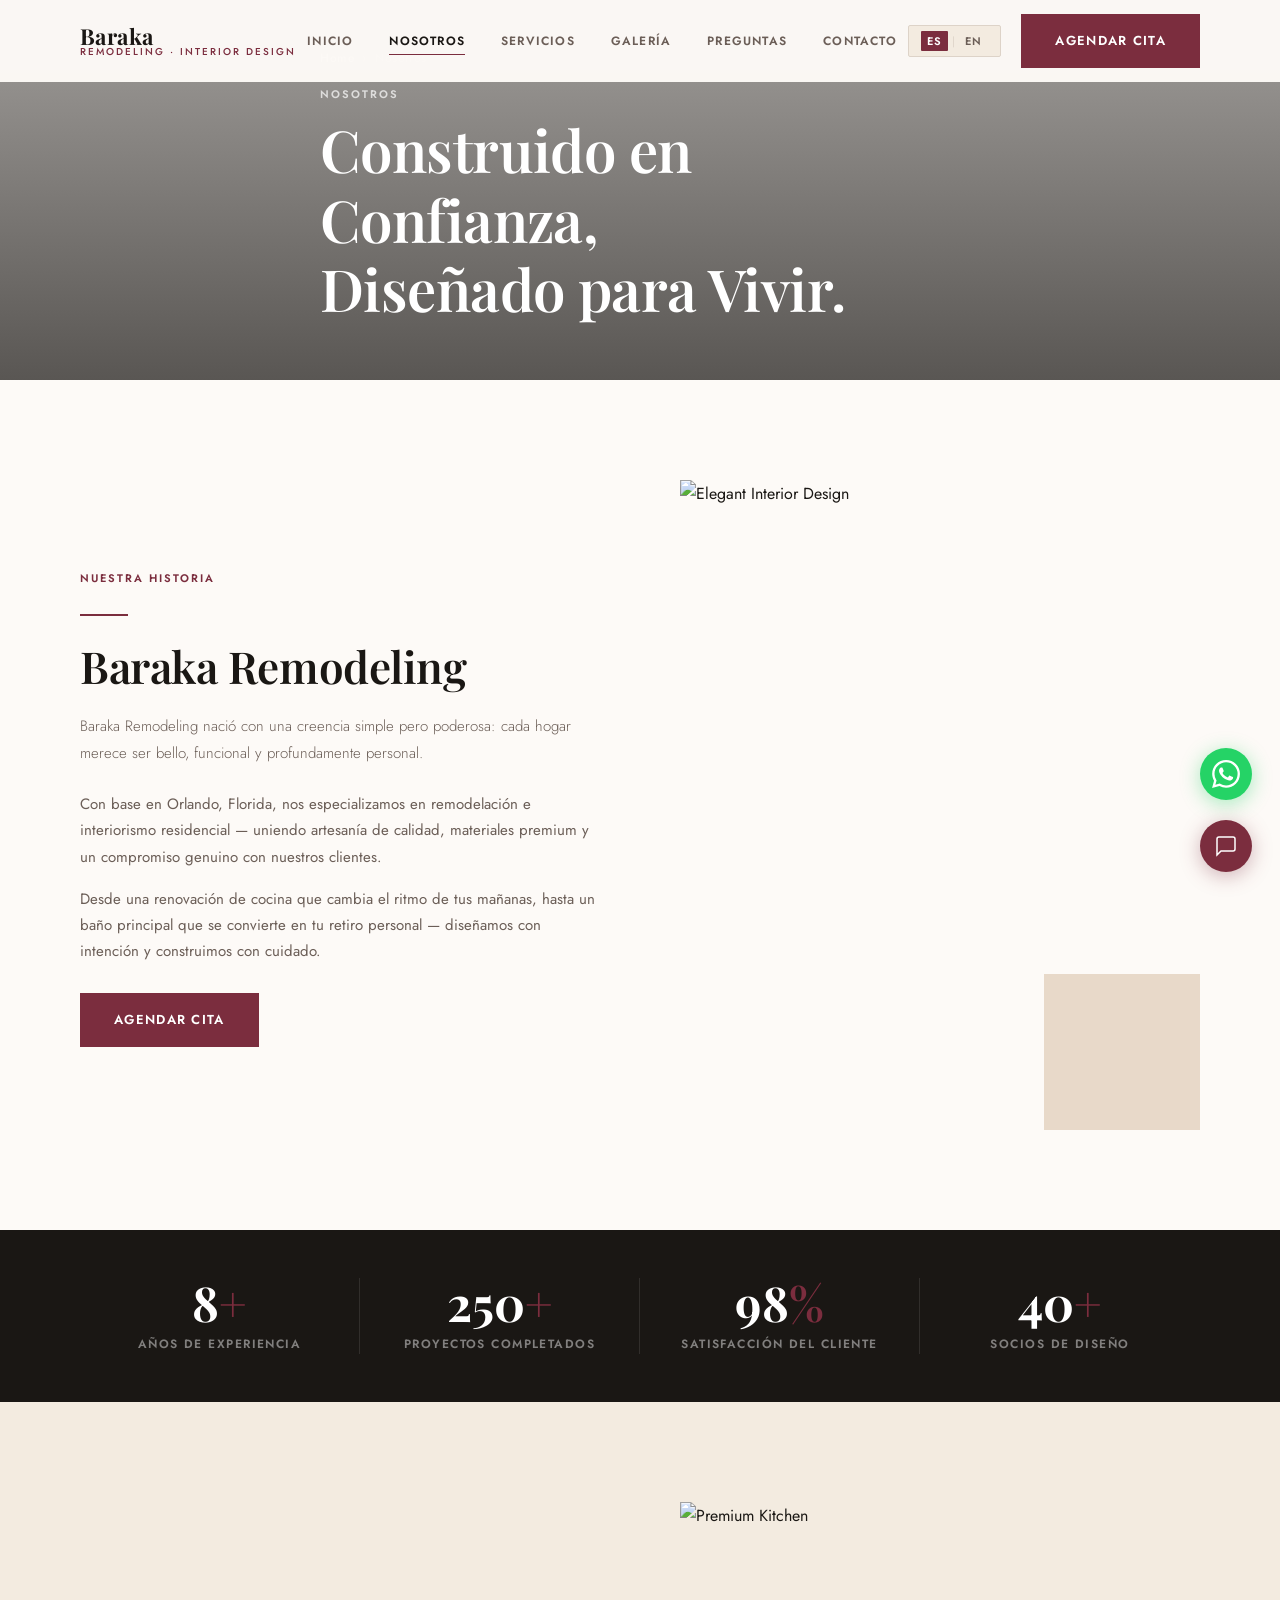
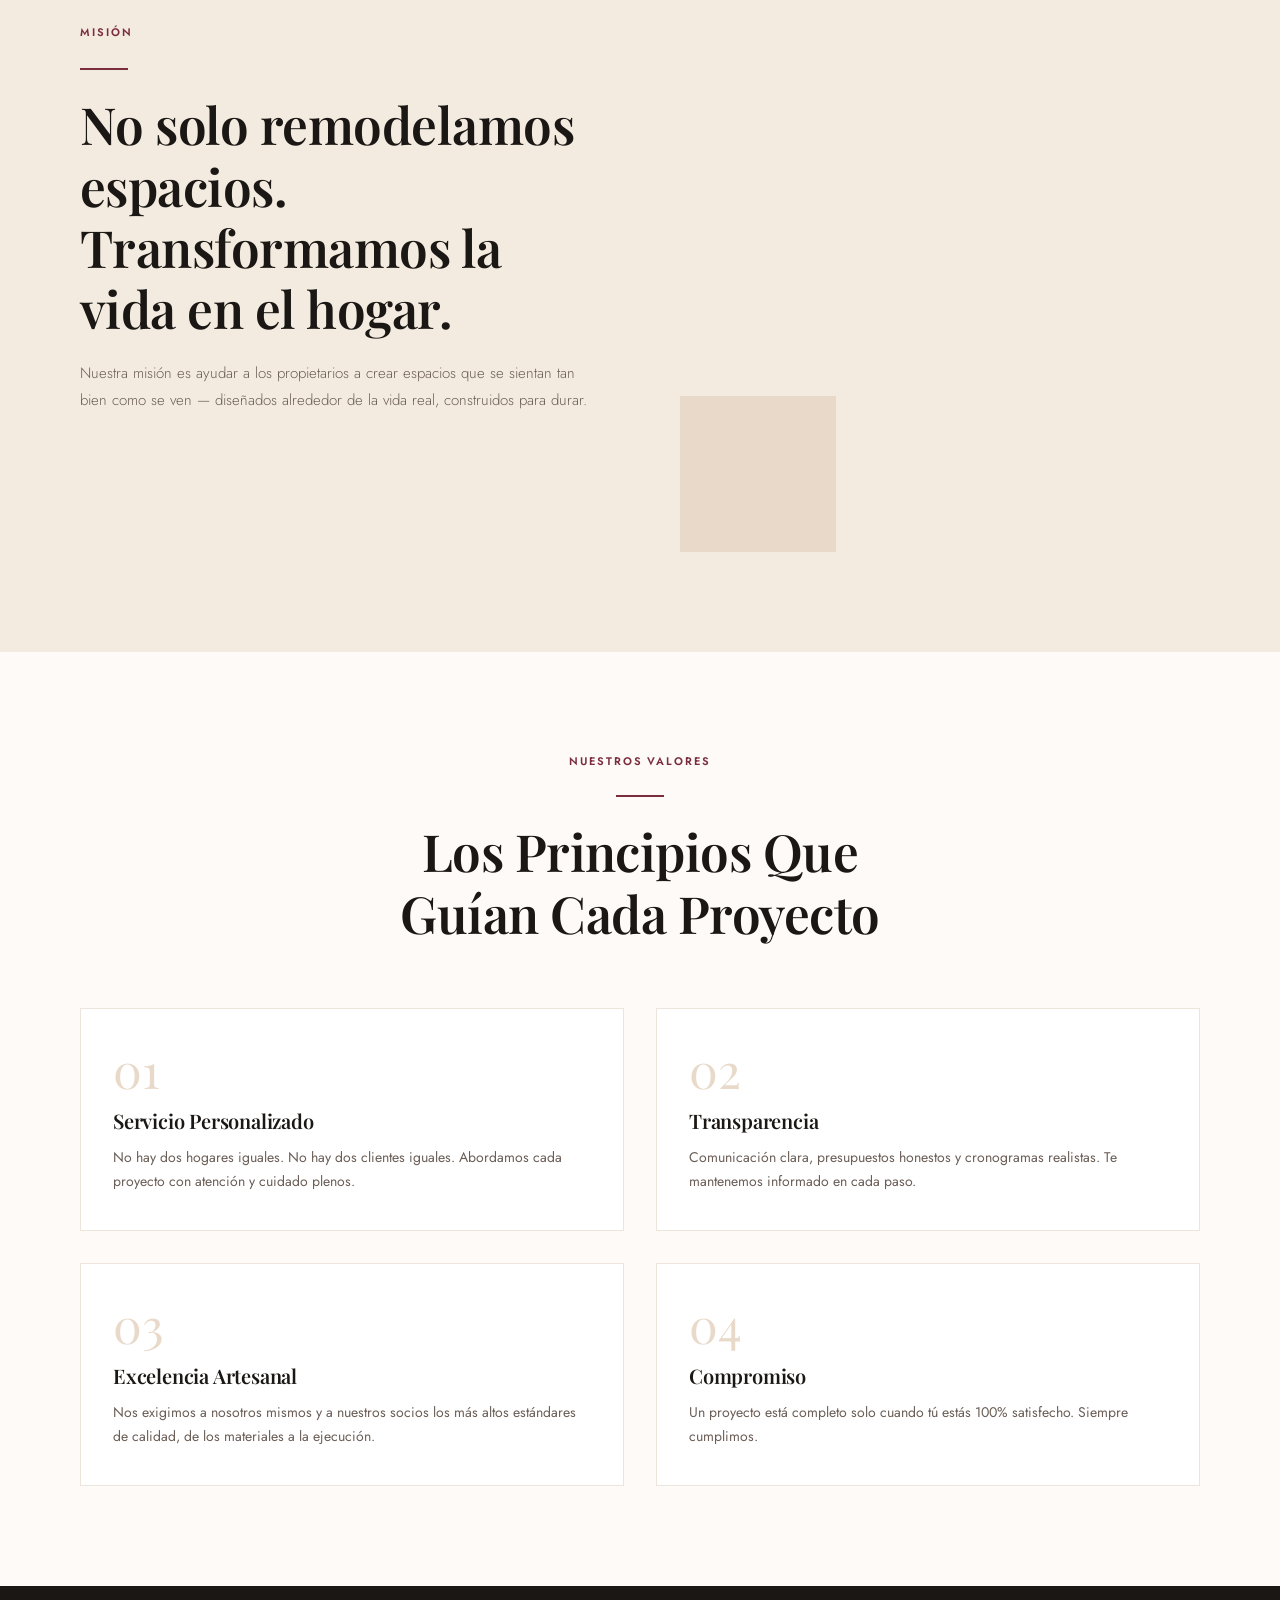
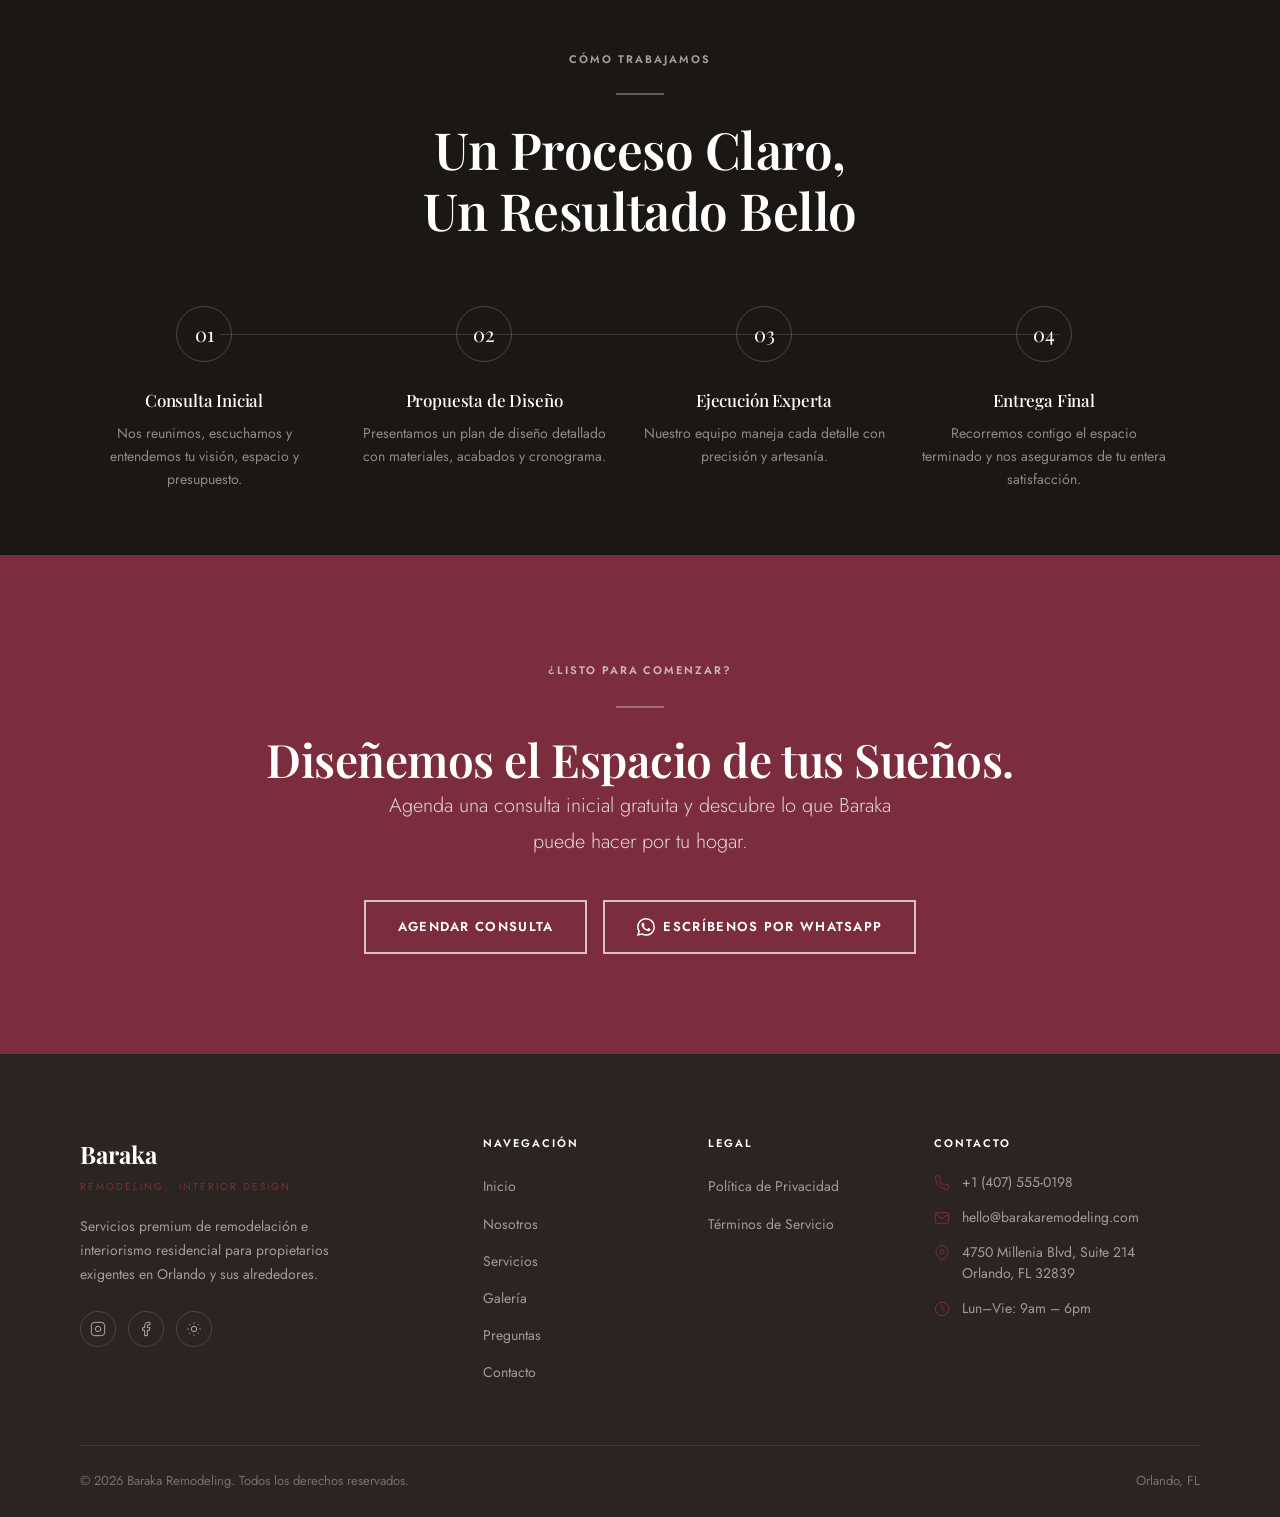
==== about.html @ dc4f1416 "full demo" ====
<!DOCTYPE html>
<html lang="es">
<head>
  <meta charset="UTF-8">
  <meta name="viewport" content="width=device-width, initial-scale=1.0">
  <meta name="description" content="Nosotros — Baraka Remodeling. Conoce nuestra historia, filosofía y el equipo detrás de cada proyecto.">
  <title>Nosotros | Baraka Remodeling · Orlando, FL</title>
  <link rel="preconnect" href="https://fonts.googleapis.com">
  <link rel="preconnect" href="https://fonts.gstatic.com" crossorigin>
  <link rel="stylesheet" href="css/style.css">
</head>
<body>

<!-- NAVBAR -->
<nav class="navbar dark-nav">
  <div class="nav-inner">
    <a href="index.html" class="nav-logo">
      <span class="logo-main">Baraka</span>
      <span class="logo-sub">Remodeling · Interior Design</span>
    </a>
    <div class="nav-links">
      <a href="index.html"    class="nav-link" data-i18n="nav.home">Inicio</a>
      <a href="about.html"    class="nav-link active" data-i18n="nav.about">Nosotros</a>
      <a href="services.html" class="nav-link" data-i18n="nav.services">Servicios</a>
      <a href="gallery.html"  class="nav-link" data-i18n="nav.gallery">Galería</a>
      <a href="faq.html"      class="nav-link" data-i18n="nav.faq">Preguntas</a>
      <a href="contact.html"  class="nav-link" data-i18n="nav.contact">Contacto</a>
    </div>
    <div class="nav-right">
      <div class="lang-toggle">
        <button class="lang-btn" data-lang="es">ES</button>
        <span class="lang-sep">|</span>
        <button class="lang-btn" data-lang="en">EN</button>
      </div>
      <a href="contact.html" class="btn btn-primary nav-cta" data-i18n="nav.book">Agendar Cita</a>
    </div>
    <button class="hamburger" aria-label="Menu">
      <span></span><span></span><span></span>
    </button>
  </div>
</nav>

<div class="mobile-nav">
  <a href="index.html"    class="nav-link" data-i18n="nav.home">Inicio</a>
  <a href="about.html"    class="nav-link" data-i18n="nav.about">Nosotros</a>
  <a href="services.html" class="nav-link" data-i18n="nav.services">Servicios</a>
  <a href="gallery.html"  class="nav-link" data-i18n="nav.gallery">Galería</a>
  <a href="faq.html"      class="nav-link" data-i18n="nav.faq">Preguntas</a>
  <a href="contact.html"  class="nav-link" data-i18n="nav.contact">Contacto</a>
  <div class="mobile-lang">
    <button class="lang-btn" data-lang="es">ES</button>
    <button class="lang-btn" data-lang="en">EN</button>
  </div>
  <a href="contact.html" class="btn btn-primary" data-i18n="nav.book">Agendar Cita</a>
</div>

<!-- PAGE HERO -->
<div class="page-hero">
  <div class="page-hero-bg" style="background-image: url('https://images.unsplash.com/photo-1586023492125-27b2c045efd7?w=1600&q=80&auto=format&fit=crop');"></div>
  <div class="page-hero-overlay"></div>
  <div class="page-hero-content container">
    <nav class="breadcrumb">
      <a href="index.html">Home</a>
      <span>›</span>
      <span data-i18n="nav.about">Nosotros</span>
    </nav>
    <span class="label" data-i18n="about.hero.label">Nosotros</span>
    <h1 data-i18n="about.h1">Construido en Confianza,<br>Diseñado para Vivir.</h1>
  </div>
</div>

<!-- INTRO SPLIT -->
<section style="background: var(--cream);">
  <div class="container">
    <div class="split-grid">
      <div class="split-text fade-up">
        <span class="label" data-i18n="about.label">Nuestra Historia</span>
        <span class="divider divider-left"></span>
        <h2 style="font-size: clamp(28px, 3.5vw, 44px);">Baraka Remodeling</h2>
        <p class="lead" data-i18n="about.p1">Baraka Remodeling nació con una creencia simple pero poderosa: cada hogar merece ser bello, funcional y profundamente personal.</p>
        <p data-i18n="about.p2">Con base en Orlando, Florida, nos especializamos en remodelación e interiorismo residencial — uniendo artesanía de calidad, materiales premium y un compromiso genuino con nuestros clientes.</p>
        <p data-i18n="about.p3">Desde una renovación de cocina que cambia el ritmo de tus mañanas, hasta un baño principal que se convierte en tu retiro personal — diseñamos con intención y construimos con cuidado.</p>
        <a href="contact.html" class="btn btn-primary" style="margin-top: 12px;" data-i18n="nav.book">Agendar Cita</a>
      </div>
      <div class="split-img fade-up fade-up-delay-2">
        <img src="https://images.unsplash.com/photo-1600210492493-0946911123ea?w=900&q=80&auto=format&fit=crop" alt="Elegant Interior Design" loading="lazy">
        <div class="split-img-accent"></div>
      </div>
    </div>
  </div>
</section>

<!-- STATS -->
<div class="stats-bar">
  <div class="container">
    <div class="stats-grid">
      <div class="stat-item fade-up">
        <div class="stat-num">8<span style="color:var(--wine)">+</span></div>
        <div class="stat-label" data-i18n="stats.1.label">Años de Experiencia</div>
      </div>
      <div class="stat-item fade-up fade-up-delay-1">
        <div class="stat-num">250<span style="color:var(--wine)">+</span></div>
        <div class="stat-label" data-i18n="stats.2.label">Proyectos Completados</div>
      </div>
      <div class="stat-item fade-up fade-up-delay-2">
        <div class="stat-num">98<span style="color:var(--wine)">%</span></div>
        <div class="stat-label" data-i18n="stats.3.label">Satisfacción del Cliente</div>
      </div>
      <div class="stat-item fade-up fade-up-delay-3">
        <div class="stat-num">40<span style="color:var(--wine)">+</span></div>
        <div class="stat-label" data-i18n="stats.4.label">Socios de Diseño</div>
      </div>
    </div>
  </div>
</div>

<!-- MISSION SPLIT -->
<section class="split-section bg-beige">
  <div class="container">
    <div class="split-grid reverse">
      <div class="split-img fade-up fade-up-delay-2">
        <img src="https://images.unsplash.com/photo-1631679706909-1844bbd07221?w=900&q=80&auto=format&fit=crop" alt="Premium Kitchen" loading="lazy">
        <div class="split-img-accent" style="right:auto; left:-24px; bottom:-24px;"></div>
      </div>
      <div class="split-text fade-up">
        <span class="label" data-i18n="about.mission.label">Misión</span>
        <span class="divider divider-left"></span>
        <h2 data-i18n="about.mission.h2">No solo remodelamos espacios.<br>Transformamos la vida en el hogar.</h2>
        <p class="lead" data-i18n="about.mission.lead">Nuestra misión es ayudar a los propietarios a crear espacios que se sientan tan bien como se ven — diseñados alrededor de la vida real, construidos para durar.</p>
      </div>
    </div>
  </div>
</section>

<!-- VALUES -->
<section style="background: var(--cream);">
  <div class="container">
    <div class="section-header fade-up">
      <span class="label" data-i18n="about.values.label">Nuestros Valores</span>
      <span class="divider"></span>
      <h2 data-i18n="about.values.h2">Los Principios Que<br>Guían Cada Proyecto</h2>
    </div>
    <div class="values-grid">
      <div class="value-item fade-up">
        <div class="value-num">01</div>
        <h3 data-i18n="about.v1.title">Servicio Personalizado</h3>
        <p data-i18n="about.v1.text">No hay dos hogares iguales. No hay dos clientes iguales. Abordamos cada proyecto con atención y cuidado plenos.</p>
      </div>
      <div class="value-item fade-up fade-up-delay-2">
        <div class="value-num">02</div>
        <h3 data-i18n="about.v2.title">Transparencia</h3>
        <p data-i18n="about.v2.text">Comunicación clara, presupuestos honestos y cronogramas realistas. Te mantenemos informado en cada paso.</p>
      </div>
      <div class="value-item fade-up">
        <div class="value-num">03</div>
        <h3 data-i18n="about.v3.title">Excelencia Artesanal</h3>
        <p data-i18n="about.v3.text">Nos exigimos a nosotros mismos y a nuestros socios los más altos estándares de calidad, de los materiales a la ejecución.</p>
      </div>
      <div class="value-item fade-up fade-up-delay-2">
        <div class="value-num">04</div>
        <h3 data-i18n="about.v4.title">Compromiso</h3>
        <p data-i18n="about.v4.text">Un proyecto está completo solo cuando tú estás 100% satisfecho. Siempre cumplimos.</p>
      </div>
    </div>
  </div>
</section>

<!-- PROCESS (abbreviated) -->
<section class="process-section section-sm">
  <div class="container">
    <div class="section-header fade-up">
      <span class="label" data-i18n="process.label">Cómo Trabajamos</span>
      <span class="divider"></span>
      <h2 data-i18n="process.h2">Un Proceso Claro,<br>Un Resultado Bello</h2>
    </div>
    <div class="process-grid">
      <div class="process-step fade-up">
        <div class="process-num">01</div>
        <h4 data-i18n="process.1.title">Consulta Inicial</h4>
        <p data-i18n="process.1.text">Nos reunimos, escuchamos y entendemos tu visión, espacio y presupuesto.</p>
      </div>
      <div class="process-step fade-up fade-up-delay-1">
        <div class="process-num">02</div>
        <h4 data-i18n="process.2.title">Propuesta de Diseño</h4>
        <p data-i18n="process.2.text">Presentamos un plan de diseño detallado con materiales, acabados y cronograma.</p>
      </div>
      <div class="process-step fade-up fade-up-delay-2">
        <div class="process-num">03</div>
        <h4 data-i18n="process.3.title">Ejecución Experta</h4>
        <p data-i18n="process.3.text">Nuestro equipo maneja cada detalle con precisión y artesanía.</p>
      </div>
      <div class="process-step fade-up fade-up-delay-3">
        <div class="process-num">04</div>
        <h4 data-i18n="process.4.title">Entrega Final</h4>
        <p data-i18n="process.4.text">Recorremos contigo el espacio terminado y nos aseguramos de tu entera satisfacción.</p>
      </div>
    </div>
  </div>
</section>

<!-- CTA -->
<section class="cta-section">
  <div class="container">
    <div class="fade-up" style="text-align: center;">
      <span class="label" data-i18n="cta.label">¿Listo para Comenzar?</span>
      <span class="divider"></span>
      <h2 data-i18n="cta.h2">Diseñemos el Espacio de tus Sueños.</h2>
      <p class="lead" data-i18n="cta.lead">Agenda una consulta inicial gratuita y descubre lo que Baraka puede hacer por tu hogar.</p>
      <div class="cta-btns">
        <a href="contact.html" class="btn btn-outline-light" data-i18n="cta.btn1">Agendar Consulta</a>
        <a href="https://wa.me/14075550198" target="_blank" rel="noopener" class="btn btn-outline-light">
          <svg width="18" height="18" viewBox="0 0 24 24" fill="currentColor"><path d="M17.472 14.382c-.297-.149-1.758-.867-2.03-.967-.273-.099-.471-.148-.67.15-.197.297-.767.966-.94 1.164-.173.199-.347.223-.644.075-.297-.15-1.255-.463-2.39-1.475-.883-.788-1.48-1.761-1.653-2.059-.173-.297-.018-.458.13-.606.134-.133.298-.347.446-.52.149-.174.198-.298.298-.497.099-.198.05-.371-.025-.52-.075-.149-.669-1.612-.916-2.207-.242-.579-.487-.5-.669-.51-.173-.008-.371-.01-.57-.01-.198 0-.52.074-.792.372-.272.297-1.04 1.016-1.04 2.479 0 1.462 1.065 2.875 1.213 3.074.149.198 2.096 3.2 5.077 4.487.709.306 1.262.489 1.694.625.712.227 1.36.195 1.871.118.571-.085 1.758-.719 2.006-1.413.248-.694.248-1.289.173-1.413-.074-.124-.272-.198-.57-.347m-5.421 7.403h-.004a9.87 9.87 0 01-5.031-1.378l-.361-.214-3.741.982.998-3.648-.235-.374a9.86 9.86 0 01-1.51-5.26c.001-5.45 4.436-9.884 9.888-9.884 2.64 0 5.122 1.03 6.988 2.898a9.825 9.825 0 012.893 6.994c-.003 5.45-4.437 9.884-9.885 9.884m8.413-18.297A11.815 11.815 0 0012.05 0C5.495 0 .16 5.335.157 11.892c0 2.096.547 4.142 1.588 5.945L.057 24l6.305-1.654a11.882 11.882 0 005.683 1.448h.005c6.554 0 11.89-5.335 11.893-11.893a11.821 11.821 0 00-3.48-8.413z"/></svg>
          <span data-i18n="cta.btn2">Escríbenos por WhatsApp</span>
        </a>
      </div>
    </div>
  </div>
</section>

<!-- FOOTER -->
<footer>
  <div class="container">
    <div class="footer-grid">
      <div class="footer-brand">
        <span class="logo-main">Baraka</span>
        <span class="logo-sub">Remodeling · Interior Design</span>
        <p data-i18n="footer.desc">Servicios premium de remodelación e interiorismo residencial para propietarios exigentes en Orlando y sus alrededores.</p>
        <div class="footer-social">
          <a href="#" aria-label="Instagram"><svg viewBox="0 0 24 24" fill="none" stroke="currentColor" stroke-width="1.5"><rect x="2" y="2" width="20" height="20" rx="5" ry="5"/><path d="M16 11.37A4 4 0 1 1 12.63 8 4 4 0 0 1 16 11.37z"/><line x1="17.5" y1="6.5" x2="17.51" y2="6.5"/></svg></a>
          <a href="#" aria-label="Facebook"><svg viewBox="0 0 24 24" fill="none" stroke="currentColor" stroke-width="1.5"><path d="M18 2h-3a5 5 0 0 0-5 5v3H7v4h3v8h4v-8h3l1-4h-4V7a1 1 0 0 1 1-1h3z"/></svg></a>
          <a href="#" aria-label="Pinterest"><svg viewBox="0 0 24 24" fill="none" stroke="currentColor" stroke-width="1.5"><path d="M8 12a4 4 0 1 0 8 0 4 4 0 0 0-8 0"/><path d="M12 2v2M12 20v2M4.93 4.93l1.41 1.41M17.66 17.66l1.41 1.41M2 12h2M20 12h2M4.93 19.07l1.41-1.41M17.66 6.34l1.41-1.41"/></svg></a>
        </div>
      </div>
      <div class="footer-col">
        <h5 data-i18n="footer.links">Navegación</h5>
        <ul>
          <li><a href="index.html"    data-i18n="nav.home">Inicio</a></li>
          <li><a href="about.html"    data-i18n="nav.about">Nosotros</a></li>
          <li><a href="services.html" data-i18n="nav.services">Servicios</a></li>
          <li><a href="gallery.html"  data-i18n="nav.gallery">Galería</a></li>
          <li><a href="faq.html"      data-i18n="nav.faq">Preguntas</a></li>
          <li><a href="contact.html"  data-i18n="nav.contact">Contacto</a></li>
        </ul>
      </div>
      <div class="footer-col">
        <h5 data-i18n="footer.legal">Legal</h5>
        <ul>
          <li><a href="#" data-i18n="footer.privacy">Política de Privacidad</a></li>
          <li><a href="#" data-i18n="footer.terms">Términos de Servicio</a></li>
        </ul>
      </div>
      <div class="footer-col">
        <h5 data-i18n="footer.contact">Contacto</h5>
        <div class="footer-contact-item"><svg viewBox="0 0 24 24" fill="none" stroke="currentColor" stroke-width="1.5"><path d="M22 16.92v3a2 2 0 0 1-2.18 2 19.79 19.79 0 0 1-8.63-3.07A19.5 19.5 0 0 1 4.69 12a19.79 19.79 0 0 1-3.07-8.67A2 2 0 0 1 3.6 1.24h3a2 2 0 0 1 2 1.72c.127.96.361 1.903.7 2.81a2 2 0 0 1-.45 2.11L7.91 8.84a16 16 0 0 0 6.29 6.29l.96-.96a2 2 0 0 1 2.11-.45c.907.339 1.85.573 2.81.7A2 2 0 0 1 22 16.92z"/></svg><span data-i18n="footer.phone">+1 (407) 555-0198</span></div>
        <div class="footer-contact-item"><svg viewBox="0 0 24 24" fill="none" stroke="currentColor" stroke-width="1.5"><path d="M4 4h16c1.1 0 2 .9 2 2v12c0 1.1-.9 2-2 2H4c-1.1 0-2-.9-2-2V6c0-1.1.9-2 2-2z"/><polyline points="22,6 12,13 2,6"/></svg><span data-i18n="footer.email">hello@barakaremodeling.com</span></div>
        <div class="footer-contact-item"><svg viewBox="0 0 24 24" fill="none" stroke="currentColor" stroke-width="1.5"><path d="M21 10c0 7-9 13-9 13s-9-6-9-13a9 9 0 0 1 18 0z"/><circle cx="12" cy="10" r="3"/></svg><span data-i18n="footer.address">4750 Millenia Blvd, Suite 214<br>Orlando, FL 32839</span></div>
        <div class="footer-contact-item"><svg viewBox="0 0 24 24" fill="none" stroke="currentColor" stroke-width="1.5"><circle cx="12" cy="12" r="10"/><polyline points="12 6 12 12 16 14"/></svg><span data-i18n="footer.hours">Lun–Vie: 9am – 6pm</span></div>
      </div>
    </div>
    <div class="footer-bottom">
      <span data-i18n="footer.copy">© 2026 Baraka Remodeling. Todos los derechos reservados.</span>
      <span data-i18n="footer.loc">Orlando, FL</span>
    </div>
  </div>
</footer>

<!-- WHATSAPP -->
<a href="https://wa.me/14075550198" target="_blank" rel="noopener" class="whatsapp-float" aria-label="WhatsApp">
  <svg viewBox="0 0 24 24" fill="currentColor"><path d="M17.472 14.382c-.297-.149-1.758-.867-2.03-.967-.273-.099-.471-.148-.67.15-.197.297-.767.966-.94 1.164-.173.199-.347.223-.644.075-.297-.15-1.255-.463-2.39-1.475-.883-.788-1.48-1.761-1.653-2.059-.173-.297-.018-.458.13-.606.134-.133.298-.347.446-.52.149-.174.198-.298.298-.497.099-.198.05-.371-.025-.52-.075-.149-.669-1.612-.916-2.207-.242-.579-.487-.5-.669-.51-.173-.008-.371-.01-.57-.01-.198 0-.52.074-.792.372-.272.297-1.04 1.016-1.04 2.479 0 1.462 1.065 2.875 1.213 3.074.149.198 2.096 3.2 5.077 4.487.709.306 1.262.489 1.694.625.712.227 1.36.195 1.871.118.571-.085 1.758-.719 2.006-1.413.248-.694.248-1.289.173-1.413-.074-.124-.272-.198-.57-.347m-5.421 7.403h-.004a9.87 9.87 0 01-5.031-1.378l-.361-.214-3.741.982.998-3.648-.235-.374a9.86 9.86 0 01-1.51-5.26c.001-5.45 4.436-9.884 9.888-9.884 2.64 0 5.122 1.03 6.988 2.898a9.825 9.825 0 012.893 6.994c-.003 5.45-4.437 9.884-9.885 9.884m8.413-18.297A11.815 11.815 0 0012.05 0C5.495 0 .16 5.335.157 11.892c0 2.096.547 4.142 1.588 5.945L.057 24l6.305-1.654a11.882 11.882 0 005.683 1.448h.005c6.554 0 11.89-5.335 11.893-11.893a11.821 11.821 0 00-3.48-8.413z"/></svg>
</a>

<!-- CHATBOT -->
<div class="chatbot-float">
  <div class="chat-window">
    <div class="chat-header">
      <div class="chat-avatar"><svg viewBox="0 0 24 24" fill="none" stroke="currentColor" stroke-width="1.5"><path d="M21 15a2 2 0 0 1-2 2H7l-4 4V5a2 2 0 0 1 2-2h14a2 2 0 0 1 2 2z"/></svg></div>
      <div class="chat-header-info">
        <div class="chat-name">Baraka Assistant</div>
        <div class="chat-status"><span class="status-dot"></span> En línea · Online</div>
      </div>
    </div>
    <div class="chat-messages"></div>
    <div class="chat-chips">
      <button class="chat-chip" data-i18n="chat.chip1">Servicios</button>
      <button class="chat-chip" data-i18n="chat.chip2">Agendar</button>
      <button class="chat-chip" data-i18n="chat.chip3">Contacto</button>
      <button class="chat-chip" data-i18n="chat.chip4">Precios</button>
    </div>
    <div class="chat-input-row">
      <input class="chat-input" type="text" data-i18n="chat.placeholder" placeholder="Escribe un mensaje…">
      <button class="chat-send" aria-label="Send"><svg viewBox="0 0 24 24" fill="none" stroke="currentColor" stroke-width="2"><line x1="22" y1="2" x2="11" y2="13"/><polygon points="22 2 15 22 11 13 2 9 22 2"/></svg></button>
    </div>
  </div>
  <button class="chat-toggle-btn" aria-label="Chat">
    <svg viewBox="0 0 24 24" fill="none" stroke="currentColor" stroke-width="1.5"><path d="M21 15a2 2 0 0 1-2 2H7l-4 4V5a2 2 0 0 1 2-2h14a2 2 0 0 1 2 2z"/></svg>
  </button>
</div>

<script src="js/main.js"></script>
</body>
</html>
---- css/style.css ----
/* ============================================================
   BARAKA REMODELING — GLOBAL STYLES
   Premium Interior Design | Orlando, FL
   ============================================================ */

/* === GOOGLE FONTS === */
@import url('https://fonts.googleapis.com/css2?family=Playfair+Display:ital,wght@0,400;0,500;0,600;0,700;1,400;1,600&family=Jost:wght@300;400;500;600&display=swap');

/* === CSS VARIABLES === */
:root {
  --wine:       #7B2D3E;
  --wine-dark:  #5E1F2D;
  --wine-hover: #6A2535;
  --wine-tint:  rgba(123, 45, 62, 0.08);
  --beige:      #F3EBE0;
  --beige-mid:  #E8D9C9;
  --beige-dark: #D9C7B2;
  --cream:      #FDFAF7;
  --white:      #FFFFFF;
  --charcoal:   #1A1714;
  --warm-dark:  #2C2420;
  --warm-gray:  #6B5E57;
  --gray-soft:  #A89C95;
  --border:     #DDD3C8;
  --border-light: #EDE5DB;

  --font-serif: 'Playfair Display', Georgia, 'Times New Roman', serif;
  --font-sans:  'Jost', system-ui, -apple-system, sans-serif;

  --max-w:        1200px;
  --section-v:    100px;
  --section-v-sm: 64px;
  --gap:          32px;
  --gap-sm:       24px;

  --transition:      0.3s cubic-bezier(0.4, 0, 0.2, 1);
  --transition-slow: 0.5s cubic-bezier(0.4, 0, 0.2, 1);

  --shadow-sm: 0 2px 12px rgba(26, 23, 20, 0.07);
  --shadow-md: 0 6px 28px rgba(26, 23, 20, 0.10);
  --shadow-lg: 0 16px 56px rgba(26, 23, 20, 0.13);
}

/* === RESET === */
*, *::before, *::after { box-sizing: border-box; margin: 0; padding: 0; }
html { scroll-behavior: smooth; -webkit-font-smoothing: antialiased; }
body {
  font-family: var(--font-sans);
  font-size: 16px;
  font-weight: 400;
  line-height: 1.7;
  color: var(--charcoal);
  background-color: var(--cream);
  overflow-x: hidden;
}
img { display: block; max-width: 100%; height: auto; }
a { color: inherit; text-decoration: none; }
ul, ol { list-style: none; }
button { font-family: var(--font-sans); cursor: pointer; border: none; background: none; }

/* === TYPOGRAPHY === */
h1, h2, h3, h4 {
  font-family: var(--font-serif);
  font-weight: 600;
  line-height: 1.2;
  color: var(--charcoal);
  letter-spacing: -0.01em;
}
h1 { font-size: clamp(44px, 6vw, 76px); }
h2 { font-size: clamp(32px, 4vw, 52px); }
h3 { font-size: clamp(22px, 2.5vw, 30px); }
h4 { font-size: 20px; }
p  { color: var(--warm-gray); line-height: 1.75; }

.serif       { font-family: var(--font-serif); }
.serif-italic{ font-family: var(--font-serif); font-style: italic; }
.label       { font-size: 11px; font-weight: 600; letter-spacing: 0.18em; text-transform: uppercase; color: var(--wine); font-family: var(--font-sans); }
.lead        { font-size: clamp(17px, 2vw, 20px); color: var(--warm-gray); font-weight: 300; line-height: 1.8; }

/* === LAYOUT === */
.container {
  max-width: var(--max-w);
  margin: 0 auto;
  padding: 0 40px;
}
@media (max-width: 768px) { .container { padding: 0 20px; } }

section { padding: var(--section-v) 0; }
.section-sm { padding: var(--section-v-sm) 0; }

.section-header { text-align: center; max-width: 640px; margin: 0 auto 64px; }
.section-header .label { margin-bottom: 16px; display: block; }
.section-header h2 { margin-bottom: 20px; }
.section-header p { font-size: 17px; }

/* === BUTTONS === */
.btn {
  display: inline-flex;
  align-items: center;
  gap: 8px;
  padding: 14px 32px;
  font-family: var(--font-sans);
  font-size: 13px;
  font-weight: 600;
  letter-spacing: 0.1em;
  text-transform: uppercase;
  transition: var(--transition);
  white-space: nowrap;
  cursor: pointer;
  border: none;
}
.btn-primary {
  background: var(--wine);
  color: var(--white);
  border: 2px solid var(--wine);
}
.btn-primary:hover {
  background: var(--wine-dark);
  border-color: var(--wine-dark);
  transform: translateY(-1px);
  box-shadow: 0 8px 24px rgba(123, 45, 62, 0.25);
}
.btn-outline {
  background: transparent;
  color: var(--charcoal);
  border: 2px solid var(--charcoal);
}
.btn-outline:hover {
  background: var(--charcoal);
  color: var(--white);
  transform: translateY(-1px);
}
.btn-outline-light {
  background: transparent;
  color: var(--white);
  border: 2px solid rgba(255,255,255,0.7);
}
.btn-outline-light:hover {
  background: var(--white);
  color: var(--charcoal);
  border-color: var(--white);
}
.btn-wine-outline {
  background: transparent;
  color: var(--wine);
  border: 2px solid var(--wine);
}
.btn-wine-outline:hover {
  background: var(--wine);
  color: var(--white);
  transform: translateY(-1px);
}

/* === DIVIDER === */
.divider {
  display: block;
  width: 48px;
  height: 2px;
  background: var(--wine);
  margin: 24px auto;
}
.divider-left { margin: 24px 0; }

/* === NAVBAR === */
.navbar {
  position: fixed;
  top: 0; left: 0; right: 0;
  z-index: 1000;
  padding: 24px 0;
  transition: var(--transition);
}
.navbar.scrolled {
  padding: 14px 0;
  background: rgba(253, 250, 247, 0.97);
  backdrop-filter: blur(12px);
  -webkit-backdrop-filter: blur(12px);
  box-shadow: 0 1px 24px rgba(26, 23, 20, 0.08);
}
.navbar.transparent { background: transparent; }
.navbar.dark-nav { background: rgba(253,250,247,0.97); padding: 14px 0; }

.nav-inner {
  display: flex;
  align-items: center;
  justify-content: space-between;
  max-width: var(--max-w);
  margin: 0 auto;
  padding: 0 40px;
}

.nav-logo {
  display: flex;
  flex-direction: column;
  line-height: 1;
}
.nav-logo .logo-main {
  font-family: var(--font-serif);
  font-size: 22px;
  font-weight: 700;
  color: var(--white);
  letter-spacing: 0.02em;
  transition: var(--transition);
}
.navbar.scrolled .logo-main,
.navbar.dark-nav .logo-main { color: var(--charcoal); }
.nav-logo .logo-sub {
  font-size: 10px;
  font-weight: 500;
  letter-spacing: 0.2em;
  text-transform: uppercase;
  color: rgba(255,255,255,0.75);
  transition: var(--transition);
}
.navbar.scrolled .logo-sub,
.navbar.dark-nav .logo-sub { color: var(--wine); }

.nav-links {
  display: flex;
  align-items: center;
  gap: 36px;
}
.nav-link {
  font-size: 12px;
  font-weight: 600;
  letter-spacing: 0.1em;
  text-transform: uppercase;
  color: rgba(255,255,255,0.88);
  transition: var(--transition);
  position: relative;
}
.nav-link::after {
  content: '';
  position: absolute;
  bottom: -4px; left: 0;
  width: 0; height: 1px;
  background: var(--wine);
  transition: var(--transition);
}
.nav-link:hover::after,
.nav-link.active::after { width: 100%; }
.nav-link:hover { color: var(--white); }
.navbar.scrolled .nav-link,
.navbar.dark-nav .nav-link { color: var(--warm-gray); }
.navbar.scrolled .nav-link:hover,
.navbar.dark-nav .nav-link:hover { color: var(--charcoal); }
.navbar.scrolled .nav-link.active,
.navbar.dark-nav .nav-link.active { color: var(--charcoal); }

.nav-right {
  display: flex;
  align-items: center;
  gap: 20px;
}

/* Language toggle */
.lang-toggle {
  display: flex;
  align-items: center;
  gap: 4px;
  background: rgba(255,255,255,0.12);
  border: 1px solid rgba(255,255,255,0.25);
  border-radius: 2px;
  padding: 5px 12px;
  transition: var(--transition);
}
.navbar.scrolled .lang-toggle,
.navbar.dark-nav .lang-toggle {
  background: var(--beige);
  border-color: var(--border);
}
.lang-btn {
  font-size: 11px;
  font-weight: 600;
  letter-spacing: 0.1em;
  color: rgba(255,255,255,0.7);
  padding: 2px 6px;
  border-radius: 1px;
  transition: var(--transition);
  cursor: pointer;
  background: none;
  border: none;
  font-family: var(--font-sans);
}
.lang-btn.active {
  background: var(--wine);
  color: var(--white);
}
.navbar.scrolled .lang-btn,
.navbar.dark-nav .lang-btn { color: var(--warm-gray); }
.navbar.scrolled .lang-btn.active,
.navbar.dark-nav .lang-btn.active { color: var(--white); }

.lang-sep { color: rgba(255,255,255,0.3); font-size: 11px; }
.navbar.scrolled .lang-sep,
.navbar.dark-nav .lang-sep { color: var(--border); }

.nav-cta { display: inline-flex; }

/* Hamburger */
.hamburger {
  display: none;
  flex-direction: column;
  gap: 5px;
  cursor: pointer;
  padding: 4px;
}
.hamburger span {
  display: block;
  width: 24px;
  height: 2px;
  background: var(--white);
  transition: var(--transition);
  border-radius: 2px;
}
.navbar.scrolled .hamburger span,
.navbar.dark-nav .hamburger span { background: var(--charcoal); }
.hamburger.open span:nth-child(1) { transform: translateY(7px) rotate(45deg); }
.hamburger.open span:nth-child(2) { opacity: 0; }
.hamburger.open span:nth-child(3) { transform: translateY(-7px) rotate(-45deg); }

/* Mobile Nav */
.mobile-nav {
  position: fixed;
  top: 0; left: 0; right: 0; bottom: 0;
  background: var(--cream);
  z-index: 999;
  display: flex;
  flex-direction: column;
  align-items: center;
  justify-content: center;
  gap: 32px;
  opacity: 0;
  pointer-events: none;
  transform: translateY(-20px);
  transition: var(--transition-slow);
}
.mobile-nav.open {
  opacity: 1;
  pointer-events: all;
  transform: translateY(0);
}
.mobile-nav .nav-link {
  font-size: 28px;
  font-family: var(--font-serif);
  font-weight: 400;
  letter-spacing: 0;
  text-transform: none;
  color: var(--charcoal);
}
.mobile-nav .nav-link::after { display: none; }
.mobile-lang {
  display: flex;
  gap: 16px;
  margin-top: 8px;
}
.mobile-lang .lang-btn {
  font-size: 13px;
  color: var(--warm-gray);
  padding: 8px 20px;
  border: 1px solid var(--border);
  border-radius: 2px;
}
.mobile-lang .lang-btn.active {
  background: var(--wine);
  color: var(--white);
  border-color: var(--wine);
}

/* === HERO === */
.hero {
  position: relative;
  min-height: 100vh;
  display: flex;
  align-items: center;
  overflow: hidden;
}
.hero-bg {
  position: absolute;
  inset: 0;
  background-size: cover;
  background-position: center;
  background-repeat: no-repeat;
  transform: scale(1.05);
  transition: transform 6s ease;
}
.hero-bg.loaded { transform: scale(1); }
.hero-overlay {
  position: absolute;
  inset: 0;
  background: linear-gradient(
    135deg,
    rgba(26, 23, 20, 0.72) 0%,
    rgba(26, 23, 20, 0.45) 50%,
    rgba(26, 23, 20, 0.30) 100%
  );
}
.hero-content {
  position: relative;
  z-index: 2;
  max-width: var(--max-w);
  margin: 0 auto;
  padding: 0 40px;
  padding-top: 120px;
  padding-bottom: 80px;
}
.hero-content .label { color: rgba(255,255,255,0.8); }
.hero-content h1 {
  color: var(--white);
  max-width: 700px;
  margin-top: 16px;
  margin-bottom: 24px;
  font-size: clamp(48px, 6.5vw, 84px);
  line-height: 1.08;
}
.hero-content .hero-sub {
  font-size: clamp(16px, 1.8vw, 19px);
  color: rgba(255,255,255,0.82);
  max-width: 500px;
  margin-bottom: 44px;
  font-weight: 300;
  line-height: 1.7;
}
.hero-cta { display: flex; gap: 16px; flex-wrap: wrap; }

.hero-scroll {
  position: absolute;
  bottom: 40px;
  left: 50%;
  transform: translateX(-50%);
  display: flex;
  flex-direction: column;
  align-items: center;
  gap: 8px;
  z-index: 2;
  opacity: 0.7;
}
.hero-scroll span {
  font-size: 10px;
  letter-spacing: 0.2em;
  text-transform: uppercase;
  color: var(--white);
  font-weight: 600;
}
.scroll-line {
  width: 1px;
  height: 48px;
  background: linear-gradient(to bottom, var(--white), transparent);
  animation: scrollPulse 2s ease-in-out infinite;
}
@keyframes scrollPulse {
  0%, 100% { opacity: 0.7; }
  50% { opacity: 0.2; }
}

/* === DIFFERENTIATORS === */
.diff-section { background: var(--beige); }
.diff-grid {
  display: grid;
  grid-template-columns: repeat(3, 1fr);
  gap: var(--gap);
}
.diff-item {
  text-align: center;
  padding: 40px 32px;
}
.diff-icon {
  width: 56px;
  height: 56px;
  margin: 0 auto 24px;
  background: var(--white);
  border-radius: 50%;
  display: flex;
  align-items: center;
  justify-content: center;
  box-shadow: var(--shadow-sm);
}
.diff-icon svg { width: 26px; height: 26px; color: var(--wine); }
.diff-item h3 { font-size: 22px; margin-bottom: 12px; }
.diff-item p { font-size: 15px; max-width: 260px; margin: 0 auto; }

/* === SERVICES CARDS === */
.services-grid {
  display: grid;
  grid-template-columns: repeat(3, 1fr);
  gap: var(--gap);
}
.service-card {
  background: var(--white);
  overflow: hidden;
  box-shadow: var(--shadow-sm);
  transition: var(--transition);
}
.service-card:hover {
  transform: translateY(-6px);
  box-shadow: var(--shadow-md);
}
.service-card-img {
  width: 100%;
  aspect-ratio: 4/3;
  overflow: hidden;
}
.service-card-img img {
  width: 100%;
  height: 100%;
  object-fit: cover;
  transition: transform 0.6s ease;
}
.service-card:hover .service-card-img img { transform: scale(1.05); }
.service-card-body { padding: 28px 28px 32px; }
.service-card-body .label { margin-bottom: 8px; }
.service-card-body h3 { font-size: 20px; margin-bottom: 12px; }
.service-card-body p { font-size: 14px; line-height: 1.7; }
.service-card-link {
  display: inline-flex;
  align-items: center;
  gap: 8px;
  margin-top: 20px;
  font-size: 12px;
  font-weight: 600;
  letter-spacing: 0.1em;
  text-transform: uppercase;
  color: var(--wine);
  transition: var(--transition);
}
.service-card-link svg { width: 14px; height: 14px; transition: transform var(--transition); }
.service-card-link:hover svg { transform: translateX(4px); }

/* === SPLIT SECTION (About/Approach) === */
.split-section { background: var(--cream); }
.split-section.bg-beige { background: var(--beige); }
.split-grid {
  display: grid;
  grid-template-columns: 1fr 1fr;
  gap: 80px;
  align-items: center;
}
.split-grid.reverse .split-img { order: 2; }
.split-grid.reverse .split-text { order: 1; }
.split-img {
  position: relative;
  aspect-ratio: 4/5;
  overflow: hidden;
}
.split-img img {
  width: 100%;
  height: 100%;
  object-fit: cover;
}
.split-img-accent {
  position: absolute;
  bottom: -24px;
  right: -24px;
  width: 180px;
  height: 180px;
  background: var(--beige-mid);
  z-index: -1;
}
.split-text .label { margin-bottom: 16px; }
.split-text h2 { margin-bottom: 20px; }
.split-text .lead { margin-bottom: 24px; }
.split-text p { margin-bottom: 16px; font-size: 15px; }
.split-text .btn { margin-top: 12px; }

/* === GALLERY PREVIEW === */
.gallery-preview-grid {
  display: grid;
  grid-template-columns: repeat(3, 1fr);
  grid-template-rows: auto auto;
  gap: 16px;
}
.gallery-item {
  overflow: hidden;
  position: relative;
  aspect-ratio: 4/3;
}
.gallery-item.tall {
  grid-row: span 2;
  aspect-ratio: unset;
}
.gallery-item img {
  width: 100%;
  height: 100%;
  object-fit: cover;
  transition: transform 0.6s ease;
}
.gallery-item:hover img { transform: scale(1.05); }
.gallery-overlay {
  position: absolute;
  inset: 0;
  background: rgba(26, 23, 20, 0);
  transition: var(--transition);
  display: flex;
  align-items: center;
  justify-content: center;
}
.gallery-item:hover .gallery-overlay { background: rgba(26, 23, 20, 0.35); }
.gallery-overlay-icon {
  opacity: 0;
  transform: scale(0.8);
  transition: var(--transition);
  color: var(--white);
}
.gallery-item:hover .gallery-overlay-icon {
  opacity: 1;
  transform: scale(1);
}

/* === PROCESS === */
.process-section { background: var(--charcoal); }
.process-section .section-header h2 { color: var(--white); }
.process-section .section-header .label { color: rgba(255,255,255,0.6); }
.process-section .section-header p { color: rgba(255,255,255,0.55); }
.process-section .divider { background: rgba(255,255,255,0.3); }
.process-grid {
  display: grid;
  grid-template-columns: repeat(4, 1fr);
  gap: 0;
  position: relative;
}
.process-grid::before {
  content: '';
  position: absolute;
  top: 28px;
  left: 12.5%;
  right: 12.5%;
  height: 1px;
  background: rgba(255,255,255,0.15);
}
.process-step {
  padding: 0 32px 0 0;
  text-align: center;
}
.process-num {
  width: 56px;
  height: 56px;
  border-radius: 50%;
  background: transparent;
  border: 1px solid rgba(255,255,255,0.2);
  display: flex;
  align-items: center;
  justify-content: center;
  margin: 0 auto 28px;
  position: relative;
  z-index: 1;
  font-family: var(--font-serif);
  font-size: 20px;
  color: var(--white);
  transition: var(--transition);
}
.process-step:hover .process-num {
  background: var(--wine);
  border-color: var(--wine);
}
.process-step h4 {
  color: var(--white);
  font-size: 17px;
  margin-bottom: 12px;
  font-weight: 500;
}
.process-step p {
  color: rgba(255,255,255,0.5);
  font-size: 14px;
  line-height: 1.65;
}

/* === TESTIMONIALS === */
.testimonials-section { background: var(--beige); }
.testimonial-grid {
  display: grid;
  grid-template-columns: repeat(3, 1fr);
  gap: var(--gap);
}
.testimonial-card {
  background: var(--white);
  padding: 36px 32px;
  position: relative;
}
.testimonial-card::before {
  content: '\201C';
  font-family: var(--font-serif);
  font-size: 80px;
  color: var(--beige-dark);
  position: absolute;
  top: 12px;
  left: 24px;
  line-height: 1;
}
.testimonial-stars {
  display: flex;
  gap: 4px;
  margin-bottom: 20px;
  color: var(--wine);
}
.testimonial-card blockquote {
  font-family: var(--font-serif);
  font-style: italic;
  font-size: 17px;
  color: var(--charcoal);
  line-height: 1.65;
  margin-bottom: 24px;
}
.testimonial-author {
  display: flex;
  align-items: center;
  gap: 14px;
  border-top: 1px solid var(--border-light);
  padding-top: 20px;
}
.testimonial-avatar {
  width: 44px;
  height: 44px;
  border-radius: 50%;
  overflow: hidden;
  background: var(--beige-dark);
  flex-shrink: 0;
}
.testimonial-avatar img { width: 100%; height: 100%; object-fit: cover; }
.testimonial-name {
  font-weight: 600;
  font-size: 14px;
  color: var(--charcoal);
}
.testimonial-loc {
  font-size: 12px;
  color: var(--warm-gray);
  margin-top: 2px;
}

/* === CTA SECTION === */
.cta-section {
  background: var(--wine);
  text-align: center;
}
.cta-section h2 { color: var(--white); font-size: clamp(28px, 4vw, 46px); }
.cta-section .lead { color: rgba(255,255,255,0.8); max-width: 520px; margin: 0 auto 40px; }
.cta-section .label { color: rgba(255,255,255,0.65); }
.cta-section .divider { background: rgba(255,255,255,0.3); }
.cta-btns { display: flex; gap: 16px; justify-content: center; flex-wrap: wrap; }

/* === FOOTER === */
footer {
  background: var(--warm-dark);
  color: rgba(255,255,255,0.75);
  padding: 80px 0 0;
}
.footer-grid {
  display: grid;
  grid-template-columns: 2fr 1fr 1fr 1.5fr;
  gap: 48px;
  padding-bottom: 60px;
  border-bottom: 1px solid rgba(255,255,255,0.1);
}
.footer-brand .logo-main {
  font-family: var(--font-serif);
  font-size: 24px;
  font-weight: 700;
  color: var(--white);
  display: block;
  margin-bottom: 4px;
}
.footer-brand .logo-sub {
  font-size: 10px;
  letter-spacing: 0.2em;
  text-transform: uppercase;
  color: var(--wine);
  display: block;
  margin-bottom: 20px;
}
.footer-brand p {
  color: rgba(255,255,255,0.55);
  font-size: 14px;
  line-height: 1.7;
  max-width: 280px;
  margin-bottom: 24px;
}
.footer-social {
  display: flex;
  gap: 12px;
}
.footer-social a {
  width: 36px;
  height: 36px;
  border: 1px solid rgba(255,255,255,0.15);
  border-radius: 50%;
  display: flex;
  align-items: center;
  justify-content: center;
  transition: var(--transition);
  color: rgba(255,255,255,0.6);
}
.footer-social a:hover {
  background: var(--wine);
  border-color: var(--wine);
  color: var(--white);
}
.footer-social svg { width: 16px; height: 16px; }

.footer-col h5 {
  font-family: var(--font-sans);
  font-size: 11px;
  font-weight: 600;
  letter-spacing: 0.18em;
  text-transform: uppercase;
  color: var(--white);
  margin-bottom: 20px;
}
.footer-col ul { display: flex; flex-direction: column; gap: 10px; }
.footer-col ul li a {
  font-size: 14px;
  color: rgba(255,255,255,0.55);
  transition: var(--transition);
}
.footer-col ul li a:hover { color: var(--white); }
.footer-contact-item {
  display: flex;
  gap: 12px;
  margin-bottom: 14px;
  align-items: flex-start;
}
.footer-contact-item svg {
  width: 16px;
  height: 16px;
  color: var(--wine);
  flex-shrink: 0;
  margin-top: 3px;
}
.footer-contact-item span { font-size: 14px; color: rgba(255,255,255,0.55); line-height: 1.5; }

.footer-bottom {
  display: flex;
  align-items: center;
  justify-content: space-between;
  padding: 24px 0;
  font-size: 13px;
  color: rgba(255,255,255,0.35);
  flex-wrap: wrap;
  gap: 12px;
}
.footer-bottom a { color: rgba(255,255,255,0.5); transition: var(--transition); }
.footer-bottom a:hover { color: var(--white); }

/* === PAGE HERO (non-home) === */
.page-hero {
  position: relative;
  height: 380px;
  display: flex;
  align-items: flex-end;
  overflow: hidden;
  padding-top: 80px;
}
.page-hero-bg {
  position: absolute;
  inset: 0;
  background-size: cover;
  background-position: center;
}
.page-hero-overlay {
  position: absolute;
  inset: 0;
  background: linear-gradient(to bottom, rgba(26,23,20,0.4), rgba(26,23,20,0.72));
}
.page-hero-content {
  position: relative;
  z-index: 2;
  max-width: var(--max-w);
  margin: 0 auto;
  padding: 0 40px 56px;
}
.page-hero-content .label { color: rgba(255,255,255,0.7); margin-bottom: 12px; display: block; }
.page-hero-content h1 {
  color: var(--white);
  font-size: clamp(36px, 5vw, 58px);
  max-width: 640px;
}
.breadcrumb {
  display: flex;
  gap: 8px;
  align-items: center;
  margin-bottom: 16px;
  font-size: 12px;
  font-weight: 500;
  letter-spacing: 0.05em;
  color: rgba(255,255,255,0.55);
}
.breadcrumb a { color: rgba(255,255,255,0.55); transition: var(--transition); }
.breadcrumb a:hover { color: var(--white); }
.breadcrumb span { color: rgba(255,255,255,0.35); }

/* === FAQ ACCORDION === */
.faq-section { background: var(--cream); }
.faq-container { max-width: 760px; margin: 0 auto; }
.faq-item {
  border-bottom: 1px solid var(--border);
  overflow: hidden;
}
.faq-item:first-child { border-top: 1px solid var(--border); }
.faq-question {
  display: flex;
  align-items: center;
  justify-content: space-between;
  padding: 24px 0;
  cursor: pointer;
  gap: 16px;
  user-select: none;
}
.faq-question h4 {
  font-family: var(--font-serif);
  font-size: 18px;
  font-weight: 500;
  color: var(--charcoal);
  transition: var(--transition);
  flex: 1;
}
.faq-question:hover h4 { color: var(--wine); }
.faq-icon {
  width: 28px;
  height: 28px;
  border-radius: 50%;
  border: 1px solid var(--border);
  display: flex;
  align-items: center;
  justify-content: center;
  flex-shrink: 0;
  transition: var(--transition);
  color: var(--warm-gray);
}
.faq-item.open .faq-icon {
  background: var(--wine);
  border-color: var(--wine);
  color: var(--white);
  transform: rotate(45deg);
}
.faq-answer {
  max-height: 0;
  overflow: hidden;
  transition: max-height 0.4s ease, padding 0.3s ease;
}
.faq-answer.open { max-height: 400px; }
.faq-answer p {
  padding-bottom: 24px;
  font-size: 15px;
  line-height: 1.75;
  color: var(--warm-gray);
}

/* === CONTACT PAGE === */
.contact-grid {
  display: grid;
  grid-template-columns: 1fr 1.2fr;
  gap: 80px;
  align-items: start;
}
.contact-info .label { margin-bottom: 16px; }
.contact-info h2 { margin-bottom: 20px; }
.contact-info .lead { margin-bottom: 40px; }
.contact-detail {
  display: flex;
  gap: 16px;
  margin-bottom: 28px;
  align-items: flex-start;
}
.contact-detail-icon {
  width: 44px;
  height: 44px;
  background: var(--wine-tint);
  border-radius: 50%;
  display: flex;
  align-items: center;
  justify-content: center;
  flex-shrink: 0;
  color: var(--wine);
}
.contact-detail-icon svg { width: 18px; height: 18px; }
.contact-detail-text h5 {
  font-family: var(--font-sans);
  font-size: 13px;
  font-weight: 600;
  letter-spacing: 0.08em;
  text-transform: uppercase;
  color: var(--charcoal);
  margin-bottom: 4px;
}
.contact-detail-text p { font-size: 14px; color: var(--warm-gray); }

.contact-form-wrap {
  background: var(--white);
  padding: 52px 48px;
  box-shadow: var(--shadow-md);
}
.form-group { margin-bottom: 24px; }
.form-row { display: grid; grid-template-columns: 1fr 1fr; gap: 20px; }
.form-group label {
  display: block;
  font-size: 11px;
  font-weight: 600;
  letter-spacing: 0.15em;
  text-transform: uppercase;
  color: var(--charcoal);
  margin-bottom: 8px;
}
.form-group input,
.form-group select,
.form-group textarea {
  width: 100%;
  padding: 14px 16px;
  border: 1px solid var(--border);
  background: var(--cream);
  font-family: var(--font-sans);
  font-size: 15px;
  color: var(--charcoal);
  transition: var(--transition);
  outline: none;
  border-radius: 0;
  appearance: none;
}
.form-group input:focus,
.form-group select:focus,
.form-group textarea:focus {
  border-color: var(--wine);
  background: var(--white);
}
.form-group textarea { resize: vertical; min-height: 120px; }
.form-group select { background-image: url("data:image/svg+xml,%3Csvg xmlns='http://www.w3.org/2000/svg' width='12' height='8' viewBox='0 0 12 8'%3E%3Cpath d='M1 1l5 5 5-5' stroke='%236B5E57' stroke-width='1.5' fill='none' stroke-linecap='round'/%3E%3C/svg%3E"); background-repeat: no-repeat; background-position: right 16px center; padding-right: 40px; }
.form-submit .btn { width: 100%; justify-content: center; }
.form-success { display: none; text-align: center; padding: 32px; }
.form-success.show { display: block; }
.form-success p { color: var(--wine); font-weight: 500; }

/* Map */
.map-wrap {
  height: 380px;
  overflow: hidden;
  background: var(--beige-mid);
  position: relative;
}
.map-wrap iframe { width: 100%; height: 100%; border: none; }
.map-placeholder {
  width: 100%;
  height: 100%;
  display: flex;
  flex-direction: column;
  align-items: center;
  justify-content: center;
  gap: 16px;
  background: var(--beige);
  color: var(--warm-gray);
}
.map-placeholder svg { width: 48px; height: 48px; color: var(--wine); opacity: 0.5; }

/* Calendly placeholder */
.calendly-section { background: var(--beige); }
.calendly-wrap {
  background: var(--white);
  padding: 56px;
  max-width: 860px;
  margin: 0 auto;
  box-shadow: var(--shadow-sm);
  text-align: center;
}
.calendly-wrap h3 { margin-bottom: 12px; }
.calendly-wrap .lead { margin-bottom: 32px; }
.calendly-placeholder {
  height: 480px;
  background: var(--cream);
  border: 2px dashed var(--border);
  display: flex;
  flex-direction: column;
  align-items: center;
  justify-content: center;
  gap: 16px;
  border-radius: 0;
}
.calendly-placeholder svg { width: 52px; height: 52px; color: var(--wine); opacity: 0.4; }
.calendly-placeholder p { color: var(--warm-gray); font-size: 14px; }

/* WhatsApp Float */
.whatsapp-float {
  position: fixed;
  bottom: 100px;
  right: 28px;
  z-index: 900;
  width: 52px;
  height: 52px;
  background: #25D366;
  border-radius: 50%;
  display: flex;
  align-items: center;
  justify-content: center;
  box-shadow: 0 4px 20px rgba(37, 211, 102, 0.4);
  transition: var(--transition);
  color: var(--white);
}
.whatsapp-float:hover {
  transform: scale(1.1);
  box-shadow: 0 6px 28px rgba(37, 211, 102, 0.5);
}
.whatsapp-float svg { width: 28px; height: 28px; }

/* Chatbot */
.chatbot-float {
  position: fixed;
  bottom: 28px;
  right: 28px;
  z-index: 900;
}
.chat-toggle-btn {
  width: 52px;
  height: 52px;
  background: var(--wine);
  border-radius: 50%;
  display: flex;
  align-items: center;
  justify-content: center;
  box-shadow: 0 4px 20px rgba(123, 45, 62, 0.35);
  transition: var(--transition);
  cursor: pointer;
  color: var(--white);
}
.chat-toggle-btn:hover { transform: scale(1.08); background: var(--wine-dark); }
.chat-toggle-btn svg { width: 24px; height: 24px; }
.chat-window {
  position: absolute;
  bottom: 68px;
  right: 0;
  width: 320px;
  background: var(--white);
  box-shadow: var(--shadow-lg);
  overflow: hidden;
  border: 1px solid var(--border-light);
  opacity: 0;
  pointer-events: none;
  transform: translateY(16px) scale(0.97);
  transform-origin: bottom right;
  transition: var(--transition);
}
.chat-window.open {
  opacity: 1;
  pointer-events: all;
  transform: translateY(0) scale(1);
}
.chat-header {
  background: var(--wine);
  padding: 16px 20px;
  display: flex;
  align-items: center;
  gap: 12px;
}
.chat-avatar {
  width: 36px;
  height: 36px;
  background: rgba(255,255,255,0.2);
  border-radius: 50%;
  display: flex;
  align-items: center;
  justify-content: center;
  flex-shrink: 0;
}
.chat-avatar svg { width: 18px; height: 18px; color: var(--white); }
.chat-header-info .chat-name {
  font-size: 14px;
  font-weight: 600;
  color: var(--white);
}
.chat-header-info .chat-status {
  font-size: 11px;
  color: rgba(255,255,255,0.75);
  display: flex;
  align-items: center;
  gap: 5px;
}
.status-dot {
  width: 7px;
  height: 7px;
  border-radius: 50%;
  background: #4ade80;
  animation: pulse 2s infinite;
}
@keyframes pulse {
  0%, 100% { opacity: 1; }
  50% { opacity: 0.5; }
}
.chat-messages {
  padding: 20px;
  height: 280px;
  overflow-y: auto;
  display: flex;
  flex-direction: column;
  gap: 12px;
  background: var(--cream);
}
.chat-messages::-webkit-scrollbar { width: 4px; }
.chat-messages::-webkit-scrollbar-track { background: transparent; }
.chat-messages::-webkit-scrollbar-thumb { background: var(--border); border-radius: 2px; }
.msg {
  display: flex;
  gap: 8px;
  align-items: flex-end;
  max-width: 85%;
}
.msg.bot { align-self: flex-start; }
.msg.user { align-self: flex-end; flex-direction: row-reverse; }
.msg-bubble {
  padding: 10px 14px;
  font-size: 13px;
  line-height: 1.5;
  color: var(--charcoal);
}
.msg.bot .msg-bubble { background: var(--white); border: 1px solid var(--border-light); }
.msg.user .msg-bubble { background: var(--wine); color: var(--white); }
.chat-chips {
  padding: 0 12px 12px;
  display: flex;
  flex-wrap: wrap;
  gap: 6px;
  background: var(--cream);
}
.chat-chip {
  font-size: 11px;
  font-weight: 500;
  padding: 5px 12px;
  border: 1px solid var(--wine);
  color: var(--wine);
  background: transparent;
  cursor: pointer;
  transition: var(--transition);
  border-radius: 20px;
  font-family: var(--font-sans);
}
.chat-chip:hover { background: var(--wine); color: var(--white); }
.chat-input-row {
  padding: 12px 16px;
  display: flex;
  gap: 8px;
  border-top: 1px solid var(--border-light);
  background: var(--white);
}
.chat-input {
  flex: 1;
  padding: 8px 12px;
  border: 1px solid var(--border);
  font-family: var(--font-sans);
  font-size: 13px;
  color: var(--charcoal);
  outline: none;
  background: var(--cream);
  transition: var(--transition);
  border-radius: 0;
}
.chat-input:focus { border-color: var(--wine); background: var(--white); }
.chat-send {
  width: 36px;
  height: 36px;
  background: var(--wine);
  display: flex;
  align-items: center;
  justify-content: center;
  color: var(--white);
  cursor: pointer;
  transition: var(--transition);
  flex-shrink: 0;
  border: none;
  border-radius: 0;
}
.chat-send:hover { background: var(--wine-dark); }
.chat-send svg { width: 16px; height: 16px; }

/* === ABOUT PAGE SPECIFIC === */
.values-grid {
  display: grid;
  grid-template-columns: repeat(2, 1fr);
  gap: var(--gap);
}
.value-item {
  padding: 36px 32px;
  border: 1px solid var(--border-light);
  background: var(--white);
  transition: var(--transition);
}
.value-item:hover { border-color: var(--wine); box-shadow: var(--shadow-sm); }
.value-num {
  font-family: var(--font-serif);
  font-size: 48px;
  font-weight: 400;
  color: var(--beige-mid);
  line-height: 1;
  margin-bottom: 16px;
}
.value-item h3 { font-size: 20px; margin-bottom: 12px; }
.value-item p { font-size: 14px; }

.team-grid {
  display: grid;
  grid-template-columns: repeat(3, 1fr);
  gap: var(--gap);
}
.team-card {
  text-align: center;
}
.team-img {
  aspect-ratio: 1;
  overflow: hidden;
  margin-bottom: 20px;
}
.team-img img { width: 100%; height: 100%; object-fit: cover; }
.team-card h4 { font-size: 18px; margin-bottom: 4px; }
.team-card .team-role {
  font-size: 12px;
  font-weight: 600;
  letter-spacing: 0.12em;
  text-transform: uppercase;
  color: var(--wine);
}

/* === SERVICES PAGE SPECIFIC === */
.service-feature {
  display: grid;
  grid-template-columns: 1fr 1fr;
  gap: 72px;
  align-items: center;
  padding: 72px 0;
  border-bottom: 1px solid var(--border-light);
}
.service-feature:last-child { border-bottom: none; }
.service-feature.alt { direction: rtl; }
.service-feature.alt > * { direction: ltr; }
.service-feature-img {
  overflow: hidden;
  aspect-ratio: 5/4;
}
.service-feature-img img {
  width: 100%;
  height: 100%;
  object-fit: cover;
  transition: transform 0.6s ease;
}
.service-feature:hover .service-feature-img img { transform: scale(1.03); }
.service-feature-text .label { margin-bottom: 12px; }
.service-feature-text h3 { font-size: 30px; margin-bottom: 16px; }
.service-feature-text .lead { margin-bottom: 20px; font-size: 17px; }
.service-feature-text p { font-size: 15px; margin-bottom: 16px; }
.service-list {
  list-style: none;
  display: flex;
  flex-direction: column;
  gap: 8px;
  margin: 20px 0 28px;
}
.service-list li {
  display: flex;
  align-items: center;
  gap: 10px;
  font-size: 14px;
  color: var(--warm-gray);
}
.service-list li::before {
  content: '';
  width: 6px;
  height: 6px;
  border-radius: 50%;
  background: var(--wine);
  flex-shrink: 0;
}

/* === GALLERY PAGE === */
.gallery-filters {
  display: flex;
  gap: 8px;
  flex-wrap: wrap;
  margin-bottom: 48px;
}
.filter-btn {
  font-size: 12px;
  font-weight: 600;
  letter-spacing: 0.1em;
  text-transform: uppercase;
  padding: 9px 20px;
  border: 1px solid var(--border);
  color: var(--warm-gray);
  background: transparent;
  cursor: pointer;
  transition: var(--transition);
  font-family: var(--font-sans);
  border-radius: 0;
}
.filter-btn:hover,
.filter-btn.active {
  background: var(--wine);
  color: var(--white);
  border-color: var(--wine);
}
.gallery-masonry {
  columns: 3;
  column-gap: 16px;
}
.gallery-masonry-item {
  break-inside: avoid;
  margin-bottom: 16px;
  overflow: hidden;
  position: relative;
  cursor: pointer;
}
.gallery-masonry-item img {
  width: 100%;
  display: block;
  transition: transform 0.5s ease;
}
.gallery-masonry-item:hover img { transform: scale(1.04); }
.gallery-masonry-item .img-overlay {
  position: absolute;
  inset: 0;
  background: rgba(26,23,20,0);
  transition: var(--transition);
  display: flex;
  align-items: center;
  justify-content: center;
}
.gallery-masonry-item:hover .img-overlay { background: rgba(26,23,20,0.38); }
.img-overlay svg { color: var(--white); opacity: 0; transform: scale(0.8); transition: var(--transition); }
.gallery-masonry-item:hover .img-overlay svg { opacity: 1; transform: scale(1); }

/* Lightbox */
.lightbox {
  position: fixed;
  inset: 0;
  z-index: 2000;
  background: rgba(10, 8, 7, 0.95);
  display: flex;
  align-items: center;
  justify-content: center;
  opacity: 0;
  pointer-events: none;
  transition: var(--transition);
}
.lightbox.open { opacity: 1; pointer-events: all; }
.lightbox-img { max-width: 90vw; max-height: 85vh; object-fit: contain; }
.lightbox-close {
  position: absolute;
  top: 24px; right: 32px;
  color: var(--white);
  font-size: 32px;
  cursor: pointer;
  opacity: 0.7;
  transition: var(--transition);
  background: none;
  border: none;
  font-family: var(--font-sans);
  line-height: 1;
}
.lightbox-close:hover { opacity: 1; }

/* === ANIMATE ON SCROLL === */
.fade-up {
  opacity: 0;
  transform: translateY(32px);
  transition: opacity 0.6s ease, transform 0.6s ease;
}
.fade-up.visible {
  opacity: 1;
  transform: translateY(0);
}
.fade-up-delay-1 { transition-delay: 0.1s; }
.fade-up-delay-2 { transition-delay: 0.2s; }
.fade-up-delay-3 { transition-delay: 0.3s; }
.fade-up-delay-4 { transition-delay: 0.4s; }

/* === STATS BAR === */
.stats-bar {
  background: var(--charcoal);
  padding: 48px 0;
}
.stats-grid {
  display: grid;
  grid-template-columns: repeat(4, 1fr);
  gap: 0;
  text-align: center;
}
.stat-item {
  padding: 0 20px;
  border-right: 1px solid rgba(255,255,255,0.1);
}
.stat-item:last-child { border-right: none; }
.stat-num {
  font-family: var(--font-serif);
  font-size: 48px;
  font-weight: 700;
  color: var(--white);
  line-height: 1;
  margin-bottom: 8px;
}
.stat-num span { color: var(--wine); }
.stat-label {
  font-size: 12px;
  font-weight: 600;
  letter-spacing: 0.12em;
  text-transform: uppercase;
  color: rgba(255,255,255,0.45);
}

/* ============================================================
   RESPONSIVE
   ============================================================ */

@media (max-width: 1024px) {
  :root { --section-v: 80px; }
  .split-grid { gap: 48px; }
  .footer-grid { grid-template-columns: 1fr 1fr; gap: 40px; }
  .diff-grid { gap: 20px; }
  .services-grid { grid-template-columns: repeat(2, 1fr); }
  .process-grid { grid-template-columns: repeat(2, 1fr); gap: 40px; }
  .process-grid::before { display: none; }
  .process-step { padding: 0; }
  .testimonial-grid { grid-template-columns: 1fr 1fr; }
  .testimonial-grid .testimonial-card:last-child { grid-column: span 2; max-width: 420px; justify-self: center; }
  .gallery-masonry { columns: 2; }
  .gallery-preview-grid { gap: 12px; }
}

@media (max-width: 768px) {
  :root { --section-v: 64px; }
  .nav-links, .nav-cta { display: none; }
  .hamburger { display: flex; }

  .hero-content { padding: 0 20px; padding-top: 100px; padding-bottom: 60px; }
  .hero-scroll { display: none; }
  .hero-cta { gap: 12px; }
  .hero-cta .btn { padding: 13px 22px; font-size: 12px; }

  .diff-grid { grid-template-columns: 1fr; gap: 0; }
  .diff-item { padding: 32px 20px; border-bottom: 1px solid var(--beige-dark); }
  .diff-item:last-child { border-bottom: none; }

  .services-grid { grid-template-columns: 1fr; }

  .split-grid { grid-template-columns: 1fr; gap: 40px; }
  .split-grid.reverse .split-img { order: unset; }
  .split-grid.reverse .split-text { order: unset; }
  .split-img { aspect-ratio: 16/9; }
  .split-img-accent { display: none; }

  .gallery-preview-grid {
    grid-template-columns: 1fr 1fr;
    grid-template-rows: auto;
  }
  .gallery-item.tall {
    grid-row: unset;
    grid-column: span 2;
    aspect-ratio: 16/9;
  }

  .process-grid { grid-template-columns: 1fr 1fr; }

  .testimonial-grid { grid-template-columns: 1fr; }
  .testimonial-grid .testimonial-card:last-child { grid-column: unset; max-width: none; }

  .stats-grid { grid-template-columns: repeat(2, 1fr); gap: 24px; }
  .stat-item { border-right: none; border-bottom: 1px solid rgba(255,255,255,0.08); padding-bottom: 24px; }
  .stat-item:nth-child(3), .stat-item:nth-child(4) { border-bottom: none; }

  .footer-grid { grid-template-columns: 1fr; gap: 36px; }
  .footer-bottom { flex-direction: column; text-align: center; }

  .page-hero { height: 300px; }
  .page-hero-content { padding: 0 20px 40px; }

  .nav-inner { padding: 0 20px; }

  .values-grid { grid-template-columns: 1fr; }
  .team-grid { grid-template-columns: 1fr 1fr; }
  .service-feature { grid-template-columns: 1fr; gap: 40px; }
  .service-feature.alt { direction: ltr; }
  .gallery-masonry { columns: 1; }

  .contact-grid { grid-template-columns: 1fr; gap: 48px; }
  .contact-form-wrap { padding: 32px 24px; }
  .form-row { grid-template-columns: 1fr; }
  .calendly-wrap { padding: 32px 20px; }

  .chat-window { width: calc(100vw - 56px); right: 0; }
  .whatsapp-float { bottom: 104px; right: 20px; }
  .chatbot-float { bottom: 20px; right: 20px; }
}

@media (max-width: 480px) {
  .team-grid { grid-template-columns: 1fr; max-width: 320px; margin: 0 auto; }
  .process-grid { grid-template-columns: 1fr; }
  .gallery-preview-grid { grid-template-columns: 1fr; }
  .gallery-item.tall { grid-column: unset; aspect-ratio: 4/3; }
  .cta-btns { flex-direction: column; align-items: center; }
  .cta-btns .btn { width: 100%; justify-content: center; max-width: 280px; }
  h1 { font-size: 38px; }
  h2 { font-size: 28px; }
}
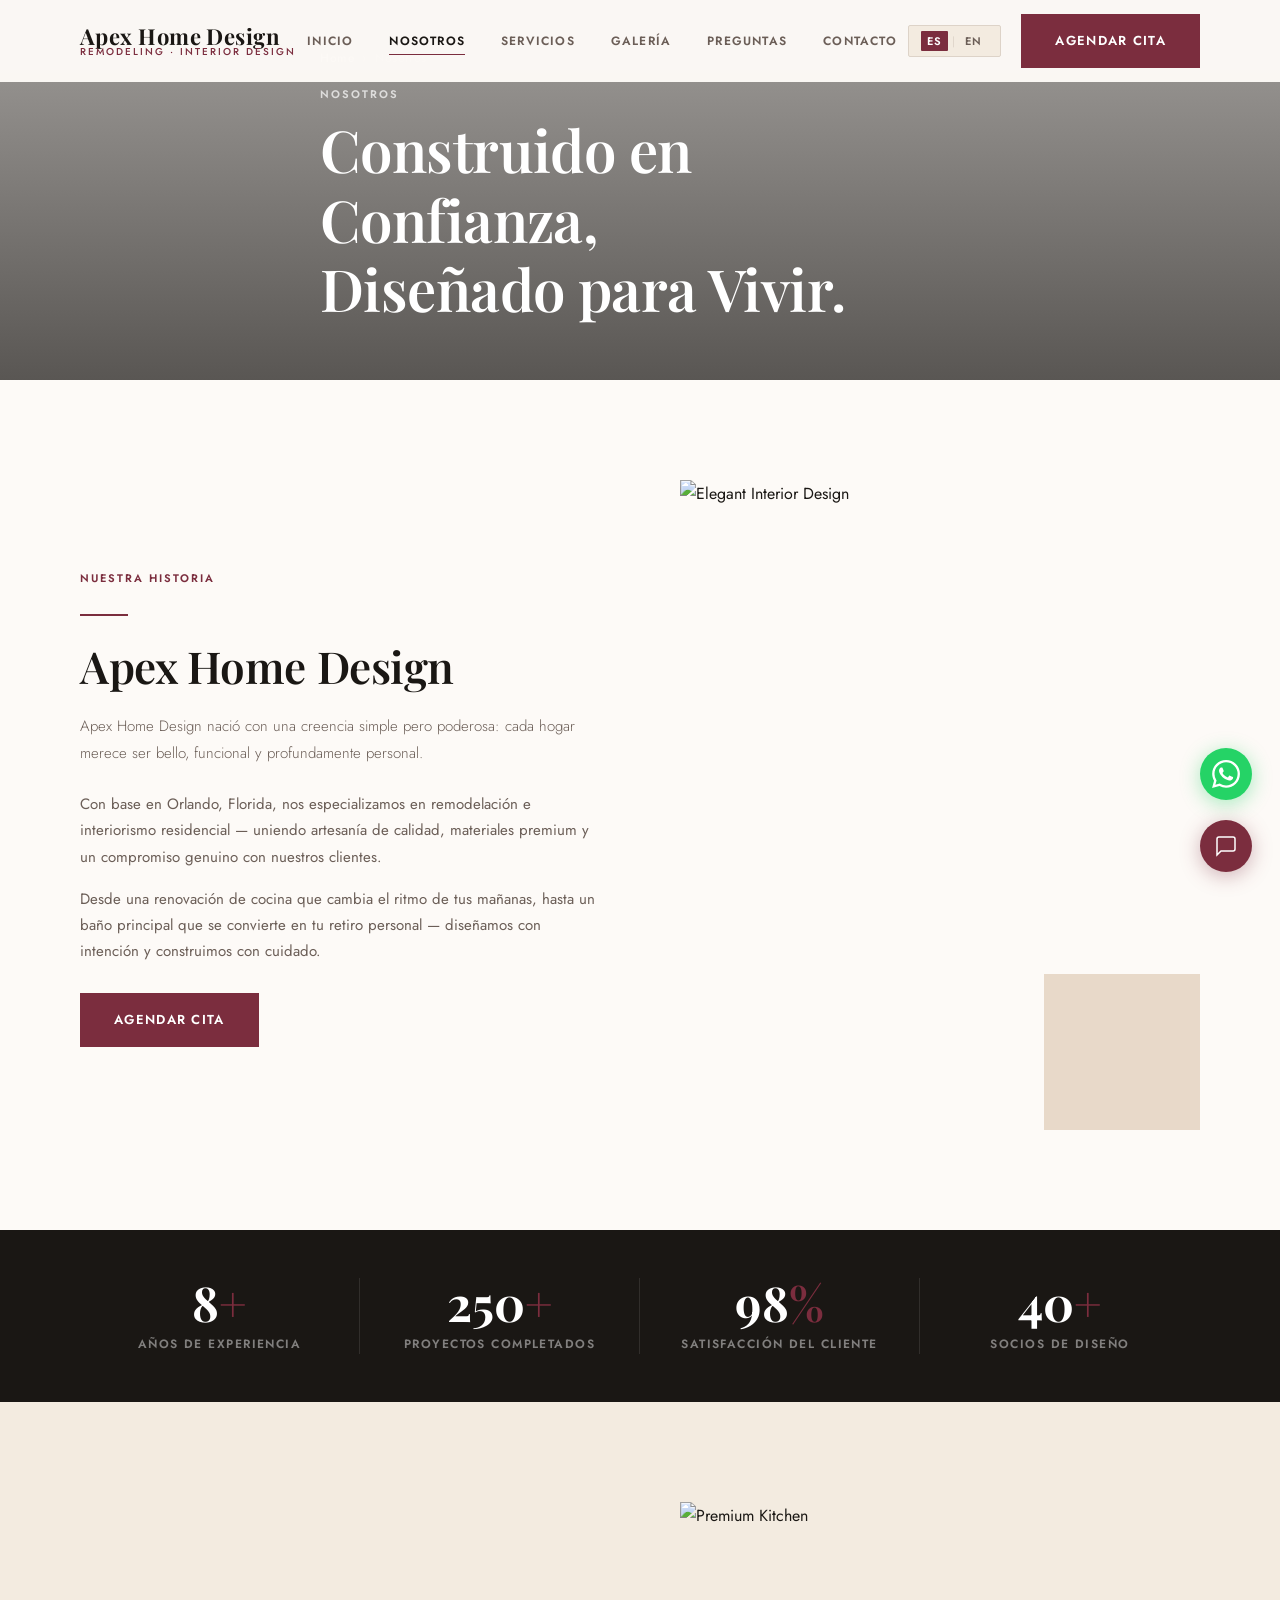
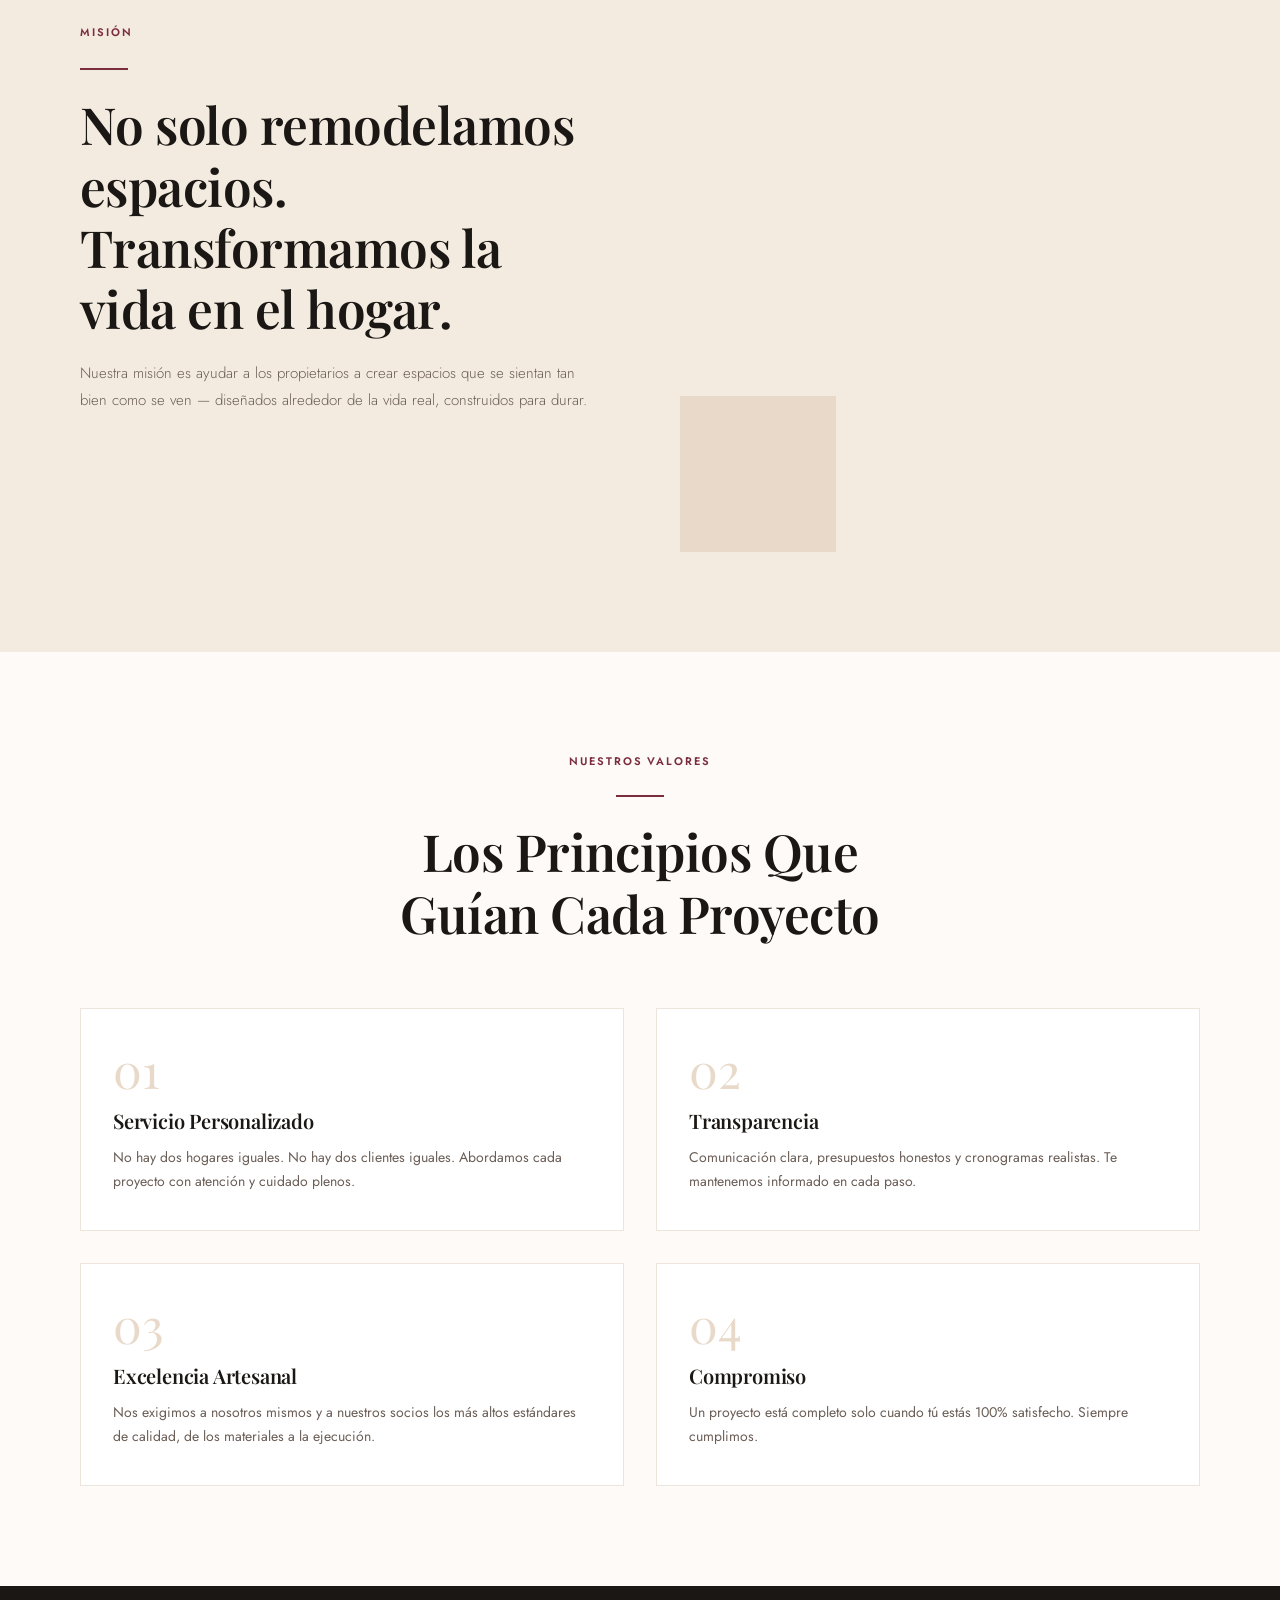
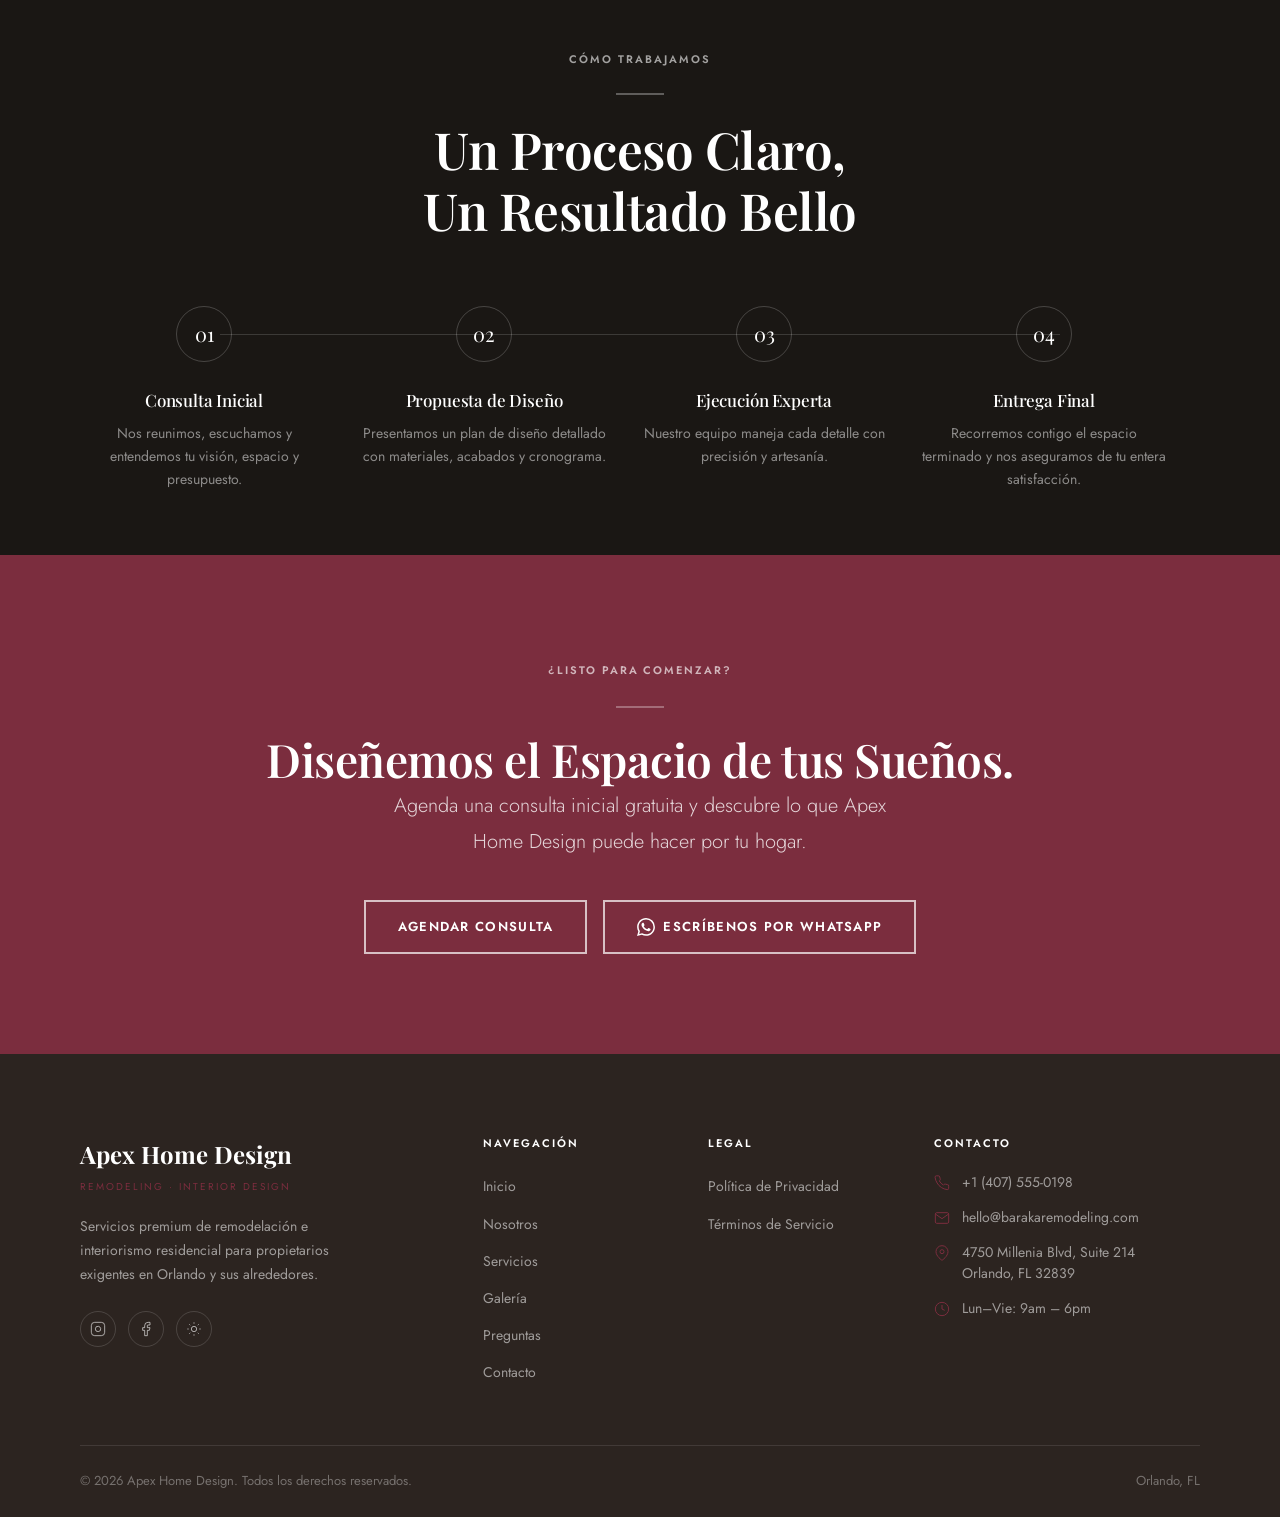
==== commit 623b1f90: "rename: change to fictitious business name for portfolio privacy" ====
--- a/about.html
+++ b/about.html
@@ -3,8 +3,8 @@
 <head>
   <meta charset="UTF-8">
   <meta name="viewport" content="width=device-width, initial-scale=1.0">
-  <meta name="description" content="Nosotros — Baraka Remodeling. Conoce nuestra historia, filosofía y el equipo detrás de cada proyecto.">
-  <title>Nosotros | Baraka Remodeling · Orlando, FL</title>
+  <meta name="description" content="Nosotros — Apex Home Design. Conoce nuestra historia, filosofía y el equipo detrás de cada proyecto.">
+  <title>Nosotros | Apex Home Design · Orlando, FL</title>
   <link rel="preconnect" href="https://fonts.googleapis.com">
   <link rel="preconnect" href="https://fonts.gstatic.com" crossorigin>
   <link rel="stylesheet" href="css/style.css">
@@ -15,7 +15,7 @@
 <nav class="navbar dark-nav">
   <div class="nav-inner">
     <a href="index.html" class="nav-logo">
-      <span class="logo-main">Baraka</span>
+      <span class="logo-main">Apex Home Design</span>
       <span class="logo-sub">Remodeling · Interior Design</span>
     </a>
     <div class="nav-links">
@@ -76,8 +76,8 @@
       <div class="split-text fade-up">
         <span class="label" data-i18n="about.label">Nuestra Historia</span>
         <span class="divider divider-left"></span>
-        <h2 style="font-size: clamp(28px, 3.5vw, 44px);">Baraka Remodeling</h2>
-        <p class="lead" data-i18n="about.p1">Baraka Remodeling nació con una creencia simple pero poderosa: cada hogar merece ser bello, funcional y profundamente personal.</p>
+        <h2 style="font-size: clamp(28px, 3.5vw, 44px);">Apex Home Design</h2>
+        <p class="lead" data-i18n="about.p1">Apex Home Design nació con una creencia simple pero poderosa: cada hogar merece ser bello, funcional y profundamente personal.</p>
         <p data-i18n="about.p2">Con base en Orlando, Florida, nos especializamos en remodelación e interiorismo residencial — uniendo artesanía de calidad, materiales premium y un compromiso genuino con nuestros clientes.</p>
         <p data-i18n="about.p3">Desde una renovación de cocina que cambia el ritmo de tus mañanas, hasta un baño principal que se convierte en tu retiro personal — diseñamos con intención y construimos con cuidado.</p>
         <a href="contact.html" class="btn btn-primary" style="margin-top: 12px;" data-i18n="nav.book">Agendar Cita</a>
@@ -205,7 +205,7 @@
       <span class="label" data-i18n="cta.label">¿Listo para Comenzar?</span>
       <span class="divider"></span>
       <h2 data-i18n="cta.h2">Diseñemos el Espacio de tus Sueños.</h2>
-      <p class="lead" data-i18n="cta.lead">Agenda una consulta inicial gratuita y descubre lo que Baraka puede hacer por tu hogar.</p>
+      <p class="lead" data-i18n="cta.lead">Agenda una consulta inicial gratuita y descubre lo que Apex Home Design puede hacer por tu hogar.</p>
       <div class="cta-btns">
         <a href="contact.html" class="btn btn-outline-light" data-i18n="cta.btn1">Agendar Consulta</a>
         <a href="https://wa.me/14075550198" target="_blank" rel="noopener" class="btn btn-outline-light">
@@ -222,7 +222,7 @@
   <div class="container">
     <div class="footer-grid">
       <div class="footer-brand">
-        <span class="logo-main">Baraka</span>
+        <span class="logo-main">Apex Home Design</span>
         <span class="logo-sub">Remodeling · Interior Design</span>
         <p data-i18n="footer.desc">Servicios premium de remodelación e interiorismo residencial para propietarios exigentes en Orlando y sus alrededores.</p>
         <div class="footer-social">
@@ -258,7 +258,7 @@
       </div>
     </div>
     <div class="footer-bottom">
-      <span data-i18n="footer.copy">© 2026 Baraka Remodeling. Todos los derechos reservados.</span>
+      <span data-i18n="footer.copy">© 2026 Apex Home Design. Todos los derechos reservados.</span>
       <span data-i18n="footer.loc">Orlando, FL</span>
     </div>
   </div>
@@ -275,7 +275,7 @@
     <div class="chat-header">
       <div class="chat-avatar"><svg viewBox="0 0 24 24" fill="none" stroke="currentColor" stroke-width="1.5"><path d="M21 15a2 2 0 0 1-2 2H7l-4 4V5a2 2 0 0 1 2-2h14a2 2 0 0 1 2 2z"/></svg></div>
       <div class="chat-header-info">
-        <div class="chat-name">Baraka Assistant</div>
+        <div class="chat-name">Apex Home Design Assistant</div>
         <div class="chat-status"><span class="status-dot"></span> En línea · Online</div>
       </div>
     </div>
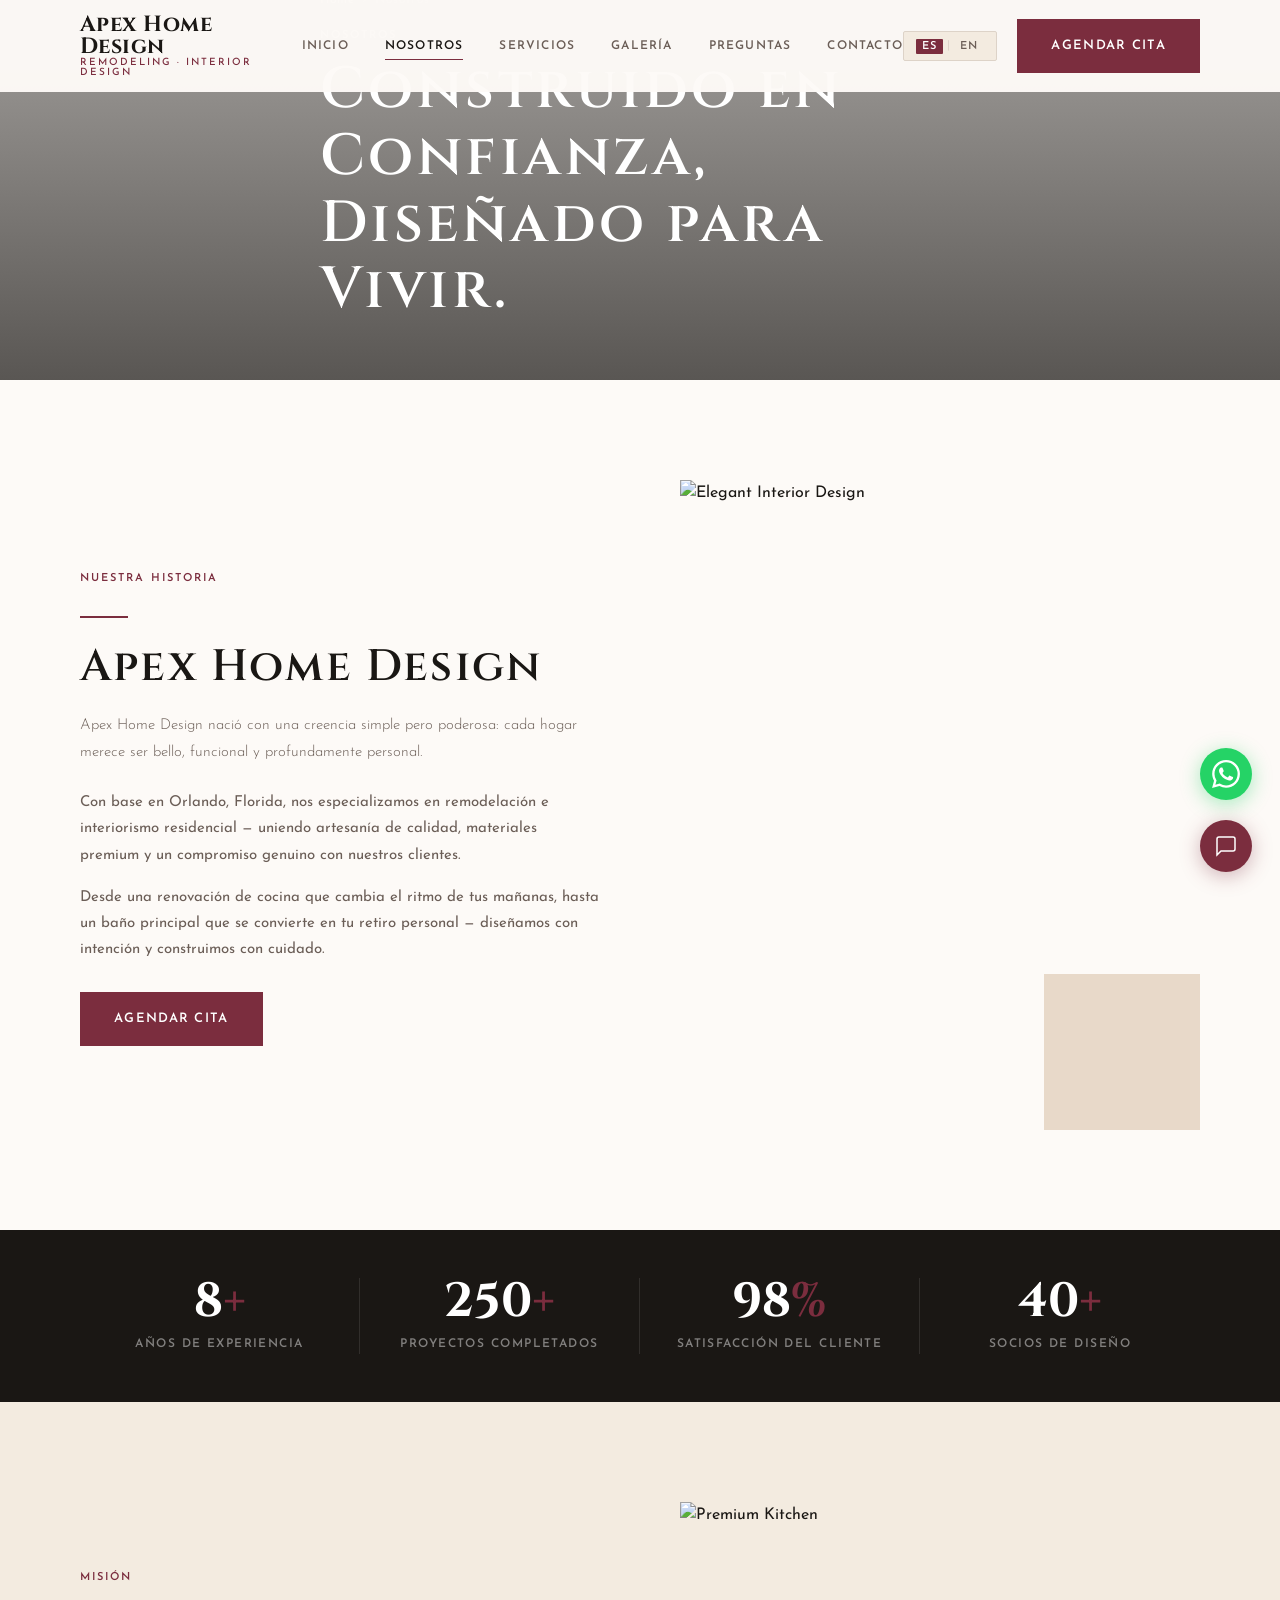
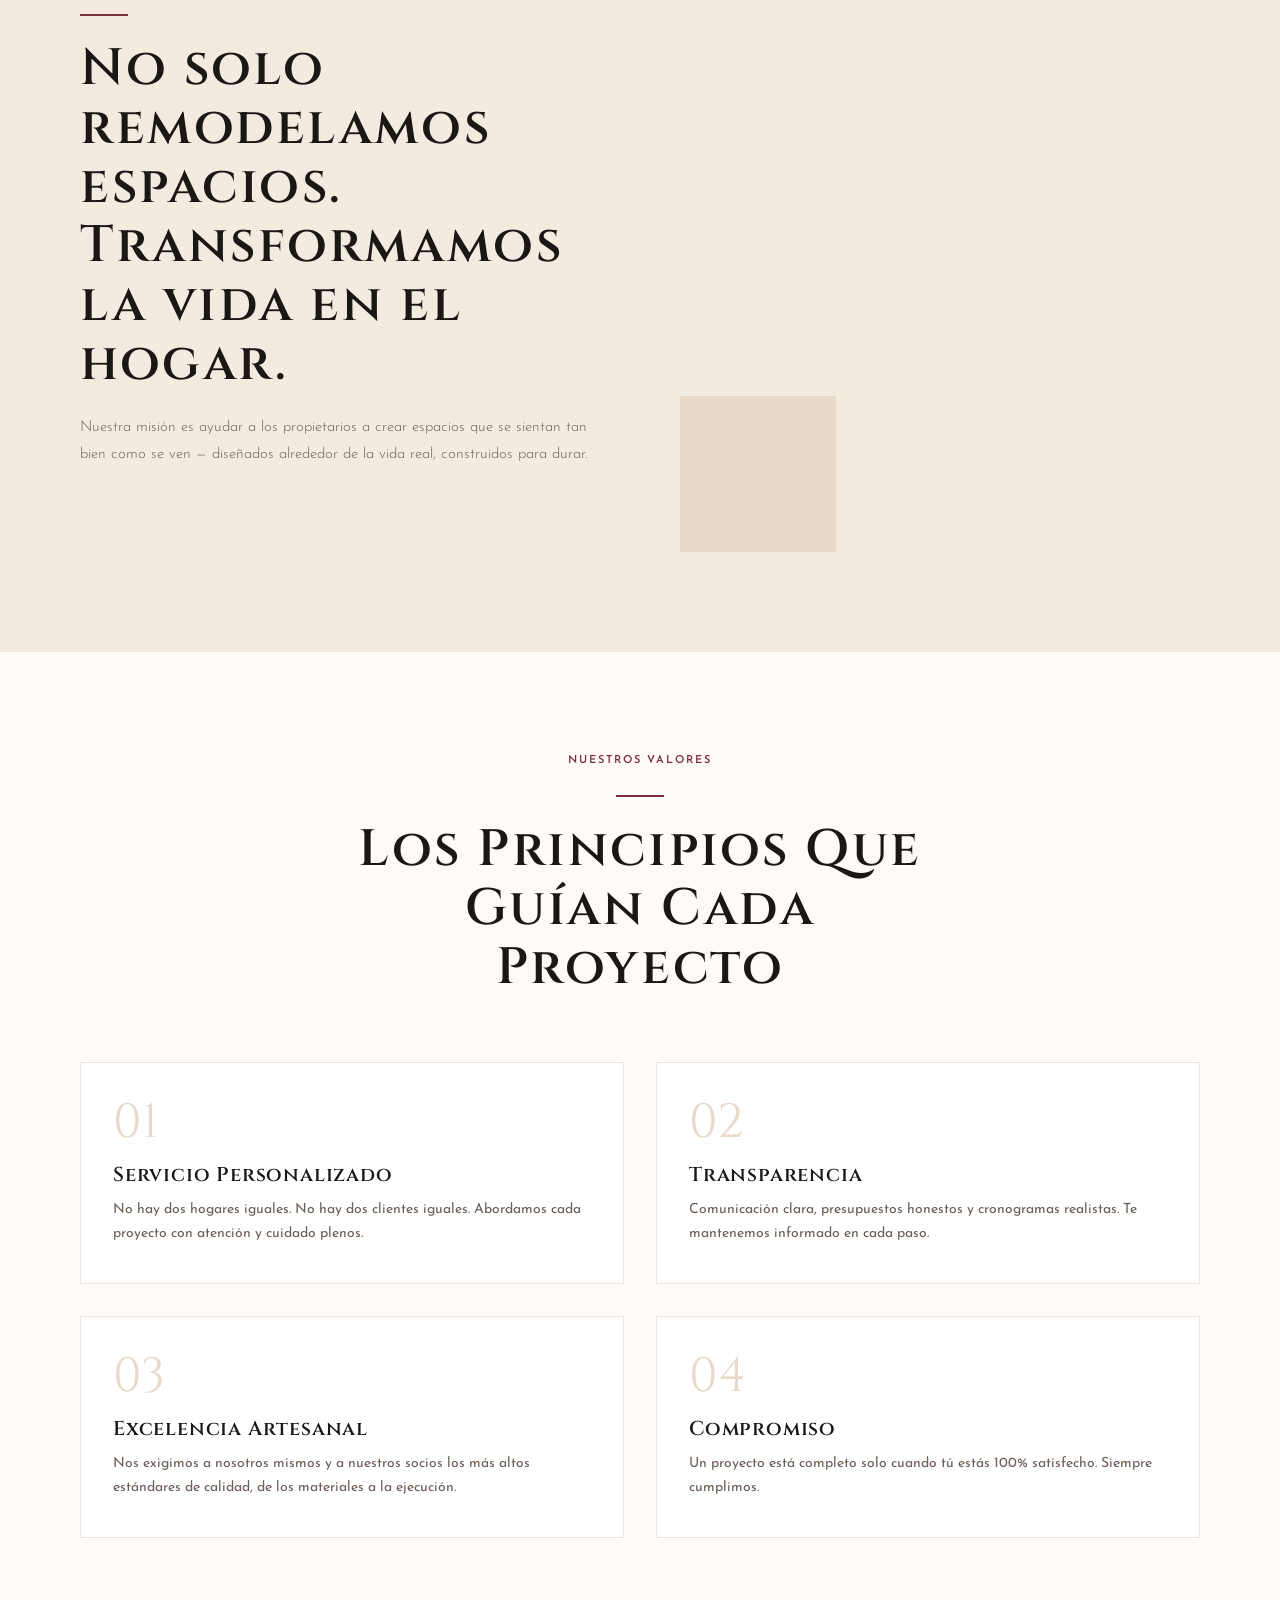
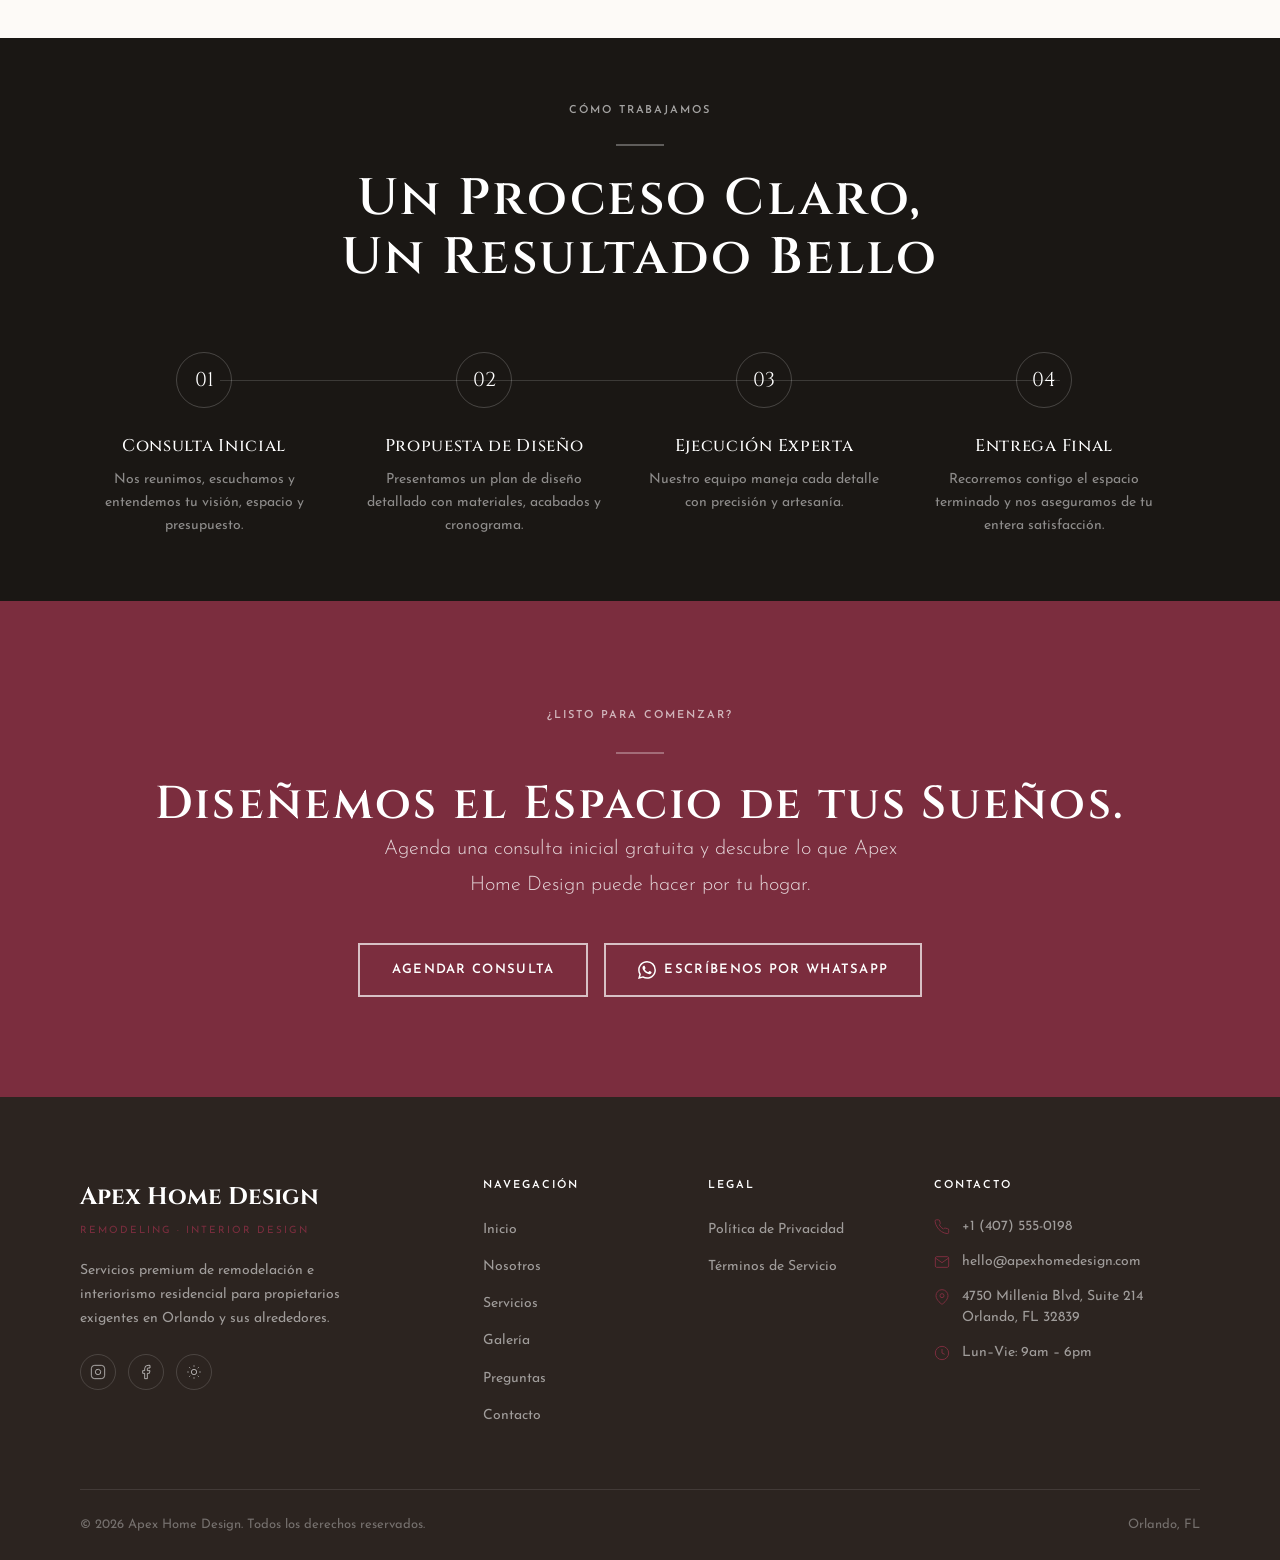
==== commit 6984c3ab: "rebrand to Apex Home Design + apply UI/UX improvements - Replace all baraka/barakaremodeling referen" ====
--- a/about.html
+++ b/about.html
@@ -252,7 +252,7 @@
       <div class="footer-col">
         <h5 data-i18n="footer.contact">Contacto</h5>
         <div class="footer-contact-item"><svg viewBox="0 0 24 24" fill="none" stroke="currentColor" stroke-width="1.5"><path d="M22 16.92v3a2 2 0 0 1-2.18 2 19.79 19.79 0 0 1-8.63-3.07A19.5 19.5 0 0 1 4.69 12a19.79 19.79 0 0 1-3.07-8.67A2 2 0 0 1 3.6 1.24h3a2 2 0 0 1 2 1.72c.127.96.361 1.903.7 2.81a2 2 0 0 1-.45 2.11L7.91 8.84a16 16 0 0 0 6.29 6.29l.96-.96a2 2 0 0 1 2.11-.45c.907.339 1.85.573 2.81.7A2 2 0 0 1 22 16.92z"/></svg><span data-i18n="footer.phone">+1 (407) 555-0198</span></div>
-        <div class="footer-contact-item"><svg viewBox="0 0 24 24" fill="none" stroke="currentColor" stroke-width="1.5"><path d="M4 4h16c1.1 0 2 .9 2 2v12c0 1.1-.9 2-2 2H4c-1.1 0-2-.9-2-2V6c0-1.1.9-2 2-2z"/><polyline points="22,6 12,13 2,6"/></svg><span data-i18n="footer.email">hello@barakaremodeling.com</span></div>
+        <div class="footer-contact-item"><svg viewBox="0 0 24 24" fill="none" stroke="currentColor" stroke-width="1.5"><path d="M4 4h16c1.1 0 2 .9 2 2v12c0 1.1-.9 2-2 2H4c-1.1 0-2-.9-2-2V6c0-1.1.9-2 2-2z"/><polyline points="22,6 12,13 2,6"/></svg><span data-i18n="footer.email">hello@apexhomedesign.com</span></div>
         <div class="footer-contact-item"><svg viewBox="0 0 24 24" fill="none" stroke="currentColor" stroke-width="1.5"><path d="M21 10c0 7-9 13-9 13s-9-6-9-13a9 9 0 0 1 18 0z"/><circle cx="12" cy="10" r="3"/></svg><span data-i18n="footer.address">4750 Millenia Blvd, Suite 214<br>Orlando, FL 32839</span></div>
         <div class="footer-contact-item"><svg viewBox="0 0 24 24" fill="none" stroke="currentColor" stroke-width="1.5"><circle cx="12" cy="12" r="10"/><polyline points="12 6 12 12 16 14"/></svg><span data-i18n="footer.hours">Lun–Vie: 9am – 6pm</span></div>
       </div>
--- a/css/style.css
+++ b/css/style.css
@@ -1,10 +1,10 @@
 /* ============================================================
-   BARAKA REMODELING — GLOBAL STYLES
+   APEX HOME DESIGN — GLOBAL STYLES
    Premium Interior Design | Orlando, FL
    ============================================================ */
 
 /* === GOOGLE FONTS === */
-@import url('https://fonts.googleapis.com/css2?family=Playfair+Display:ital,wght@0,400;0,500;0,600;0,700;1,400;1,600&family=Jost:wght@300;400;500;600&display=swap');
+@import url('https://fonts.googleapis.com/css2?family=Cinzel:wght@400;500;600;700&family=Josefin+Sans:wght@300;400;500;600;700&display=swap');
 
 /* === CSS VARIABLES === */
 :root {
@@ -24,8 +24,8 @@
   --border:     #DDD3C8;
   --border-light: #EDE5DB;
 
-  --font-serif: 'Playfair Display', Georgia, 'Times New Roman', serif;
-  --font-sans:  'Jost', system-ui, -apple-system, sans-serif;
+  --font-serif: 'Cinzel', Georgia, 'Times New Roman', serif;
+  --font-sans:  'Josefin Sans', system-ui, -apple-system, sans-serif;
 
   --max-w:        1200px;
   --section-v:    100px;
@@ -62,12 +62,12 @@
 h1, h2, h3, h4 {
   font-family: var(--font-serif);
   font-weight: 600;
-  line-height: 1.2;
+  line-height: 1.15;
   color: var(--charcoal);
-  letter-spacing: -0.01em;
-}
-h1 { font-size: clamp(44px, 6vw, 76px); }
-h2 { font-size: clamp(32px, 4vw, 52px); }
+  letter-spacing: 0.04em;
+}
+h1 { font-size: clamp(44px, 6vw, 76px); letter-spacing: 0.06em; }
+h2 { font-size: clamp(32px, 4vw, 52px); letter-spacing: 0.05em; }
 h3 { font-size: clamp(22px, 2.5vw, 30px); }
 h4 { font-size: 20px; }
 p  { color: var(--warm-gray); line-height: 1.75; }
@@ -1590,3 +1590,56 @@
   h1 { font-size: 38px; }
   h2 { font-size: 28px; }
 }
+
+/* ============================================================
+   ACCESSIBILITY — Focus States (WCAG 2.1 AA)
+   ============================================================ */
+:focus-visible {
+  outline: 2px solid var(--wine);
+  outline-offset: 3px;
+}
+a:focus-visible,
+button:focus-visible,
+input:focus-visible,
+select:focus-visible,
+textarea:focus-visible,
+[tabindex]:focus-visible {
+  outline: 2px solid var(--wine);
+  outline-offset: 3px;
+  border-radius: 1px;
+}
+/* Remove default outline only when focus-visible is supported */
+:focus:not(:focus-visible) { outline: none; }
+
+/* Skip-to-content link */
+.skip-link {
+  position: absolute;
+  top: -100%;
+  left: 16px;
+  z-index: 9999;
+  background: var(--wine);
+  color: var(--white);
+  padding: 10px 20px;
+  font-size: 13px;
+  font-weight: 600;
+  letter-spacing: 0.08em;
+  text-transform: uppercase;
+  transition: top 0.2s;
+}
+.skip-link:focus { top: 16px; }
+
+/* ============================================================
+   MOTION — Respect prefers-reduced-motion
+   ============================================================ */
+@media (prefers-reduced-motion: reduce) {
+  *, *::before, *::after {
+    animation-duration: 0.01ms !important;
+    animation-iteration-count: 1 !important;
+    transition-duration: 0.01ms !important;
+    scroll-behavior: auto !important;
+  }
+  .hero-bg { transform: none !important; transition: none !important; }
+  .fade-up { opacity: 1 !important; transform: none !important; transition: none !important; }
+  .scroll-line { animation: none; }
+  .status-dot { animation: none; }
+}
